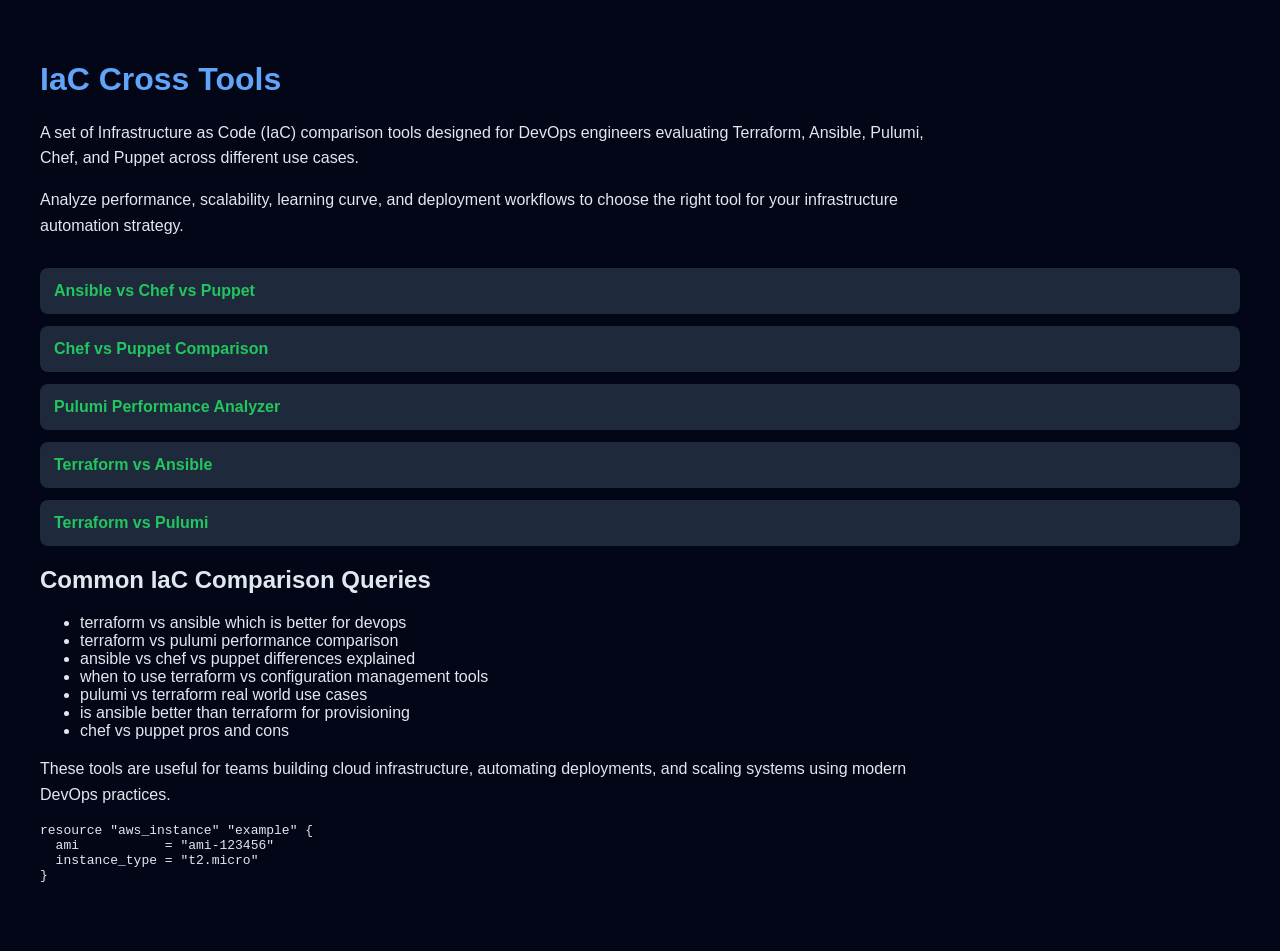
==== index.html @ 43aa0db6 "Initial commit" ====
<!DOCTYPE html>
<html lang="en">
<head>
  <meta charset="UTF-8">
  <title>IaC Cross Tools – Terraform, Ansible, Pulumi Comparison & Performance</title>
  <meta name="viewport" content="width=device-width, initial-scale=1.0">

  <!-- Google verification -->
  <meta name="google-site-verification" content="QMAlZVgw_jsHfCVlnfvifbkMZy5CKnLXh7m65vo1kLM" />

  <!-- SEO -->
  <meta name="description" content="Compare Infrastructure as Code tools like Terraform, Ansible, Pulumi, Chef, and Puppet. Analyze performance, use cases, and deployment strategies.">
  <meta name="keywords" content="terraform vs ansible, terraform vs pulumi, ansible vs chef vs puppet, iac tools comparison, pulumi performance, infrastructure as code tools">

  <!-- AdSense -->
  <meta name="google-adsense-account" content="ca-pub-XXXXXXXXXXXXXXXX">

  <!-- Open Graph -->
  <meta property="og:title" content="IaC Cross Tools – DevOps Comparison & Analysis">
  <meta property="og:description" content="Compare Terraform, Ansible, Pulumi, Chef, and Puppet with real-world use cases and performance insights.">
  <meta property="og:type" content="website">

  <style>
    body {
      font-family: Arial, sans-serif;
      background: #020617;
      color: #e2e8f0;
      margin: 0;
      padding: 40px;
    }
    h1 {
      color: #60a5fa;
    }
    p {
      max-width: 900px;
      line-height: 1.6;
    }
    .tools {
      margin-top: 30px;
    }
    .tool {
      background: #1e293b;
      padding: 14px;
      margin-bottom: 12px;
      border-radius: 8px;
      transition: 0.2s;
    }
    .tool:hover {
      background: #334155;
    }
    a {
      color: #22c55e;
      text-decoration: none;
      font-weight: bold;
    }
    a:hover {
      text-decoration: underline;
    }
  </style>
</head>
<body>

  <h1>IaC Cross Tools</h1>

  <p>
    A set of Infrastructure as Code (IaC) comparison tools designed for DevOps engineers
    evaluating Terraform, Ansible, Pulumi, Chef, and Puppet across different use cases.
  </p>

  <p>
    Analyze performance, scalability, learning curve, and deployment workflows to choose
    the right tool for your infrastructure automation strategy.
  </p>

  <div class="tools">

    <div class="tool"><a href="./ansible-chef-puppet/">Ansible vs Chef vs Puppet</a></div>
    <div class="tool"><a href="./chef-puppet/">Chef vs Puppet Comparison</a></div>
    <div class="tool"><a href="./pulumi-perf/">Pulumi Performance Analyzer</a></div>
    <div class="tool"><a href="./tf-vs-ansible/">Terraform vs Ansible</a></div>
    <div class="tool"><a href="./tf-vs-pulumi/">Terraform vs Pulumi</a></div>

  </div>

  <!-- SEO LONG TAIL -->
  <h2>Common IaC Comparison Queries</h2>

  <ul>
    <li>terraform vs ansible which is better for devops</li>
    <li>terraform vs pulumi performance comparison</li>
    <li>ansible vs chef vs puppet differences explained</li>
    <li>when to use terraform vs configuration management tools</li>
    <li>pulumi vs terraform real world use cases</li>
    <li>is ansible better than terraform for provisioning</li>
    <li>chef vs puppet pros and cons</li>
  </ul>

  <p>
    These tools are useful for teams building cloud infrastructure, automating deployments,
    and scaling systems using modern DevOps practices.
  </p>

  <!-- snippet SEO -->
  <pre>
resource "aws_instance" "example" {
  ami           = "ami-123456"
  instance_type = "t2.micro"
}
  </pre>

</body>
</html>
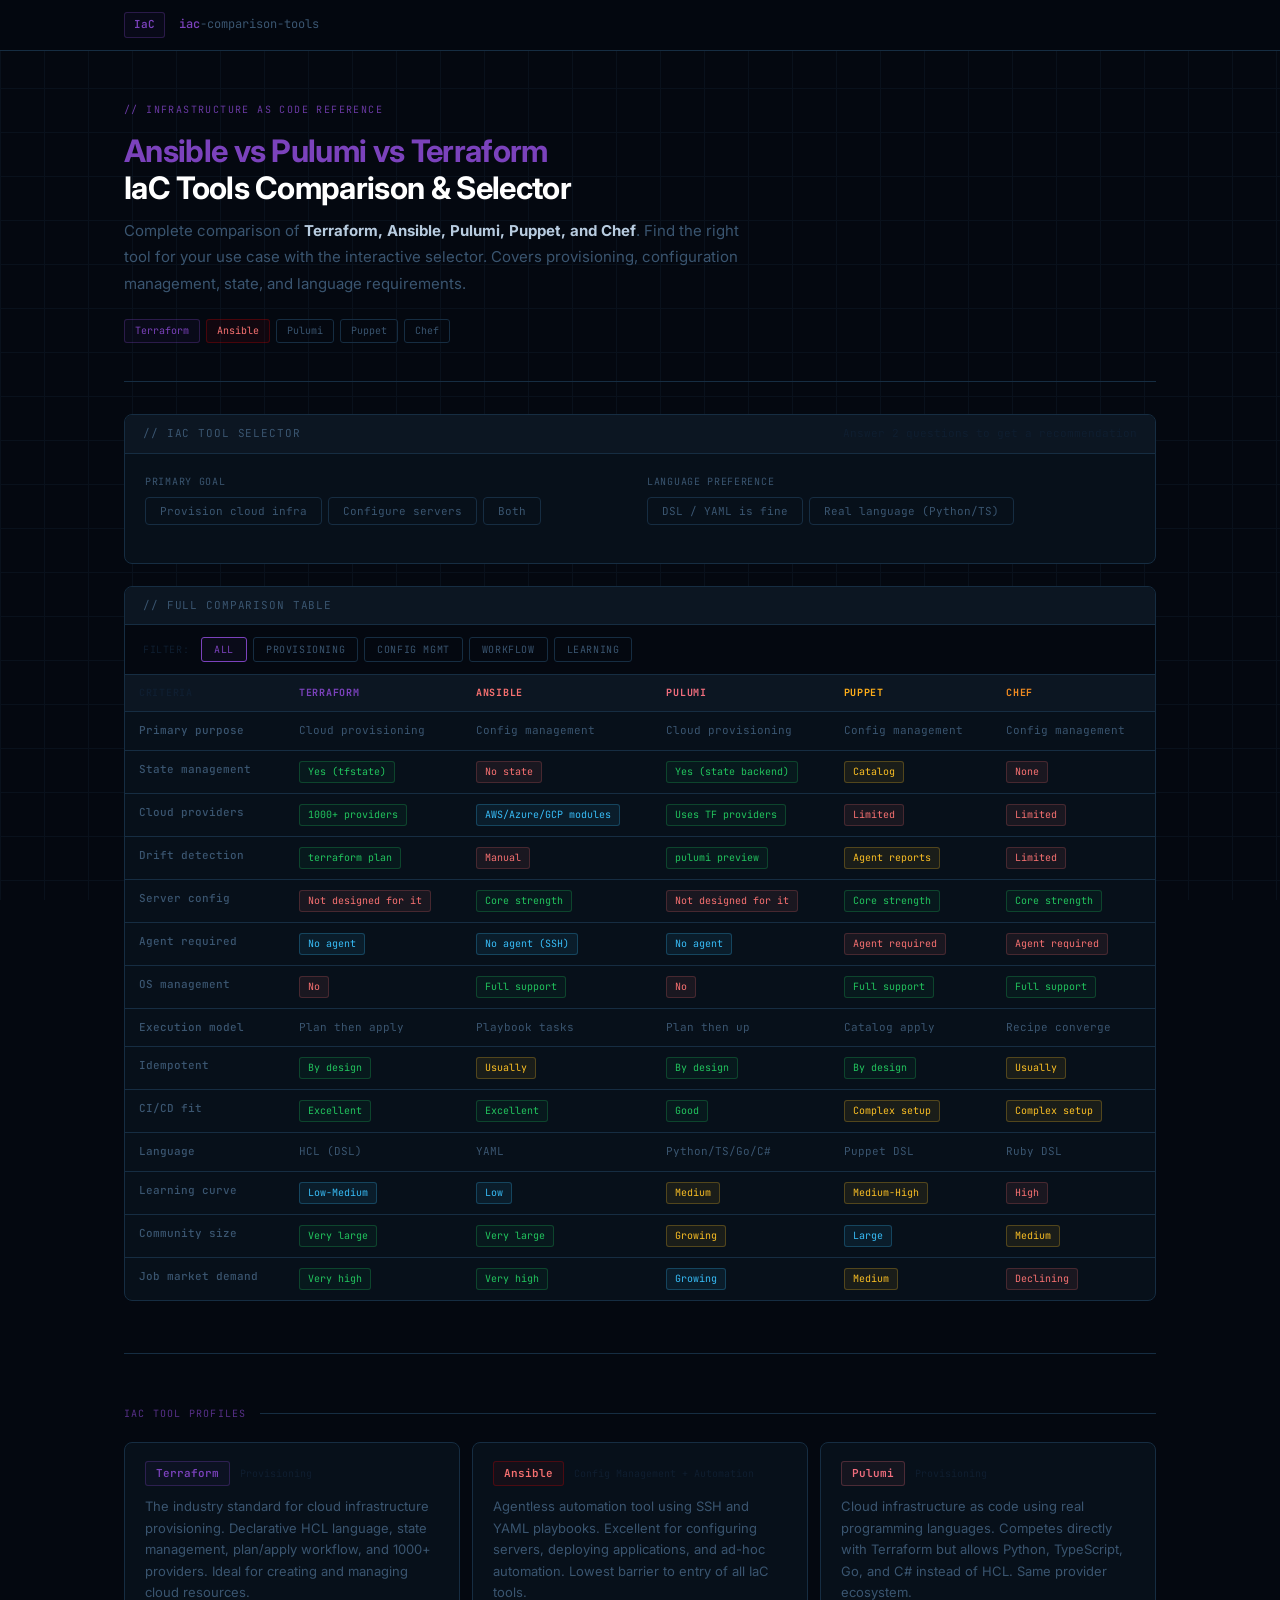
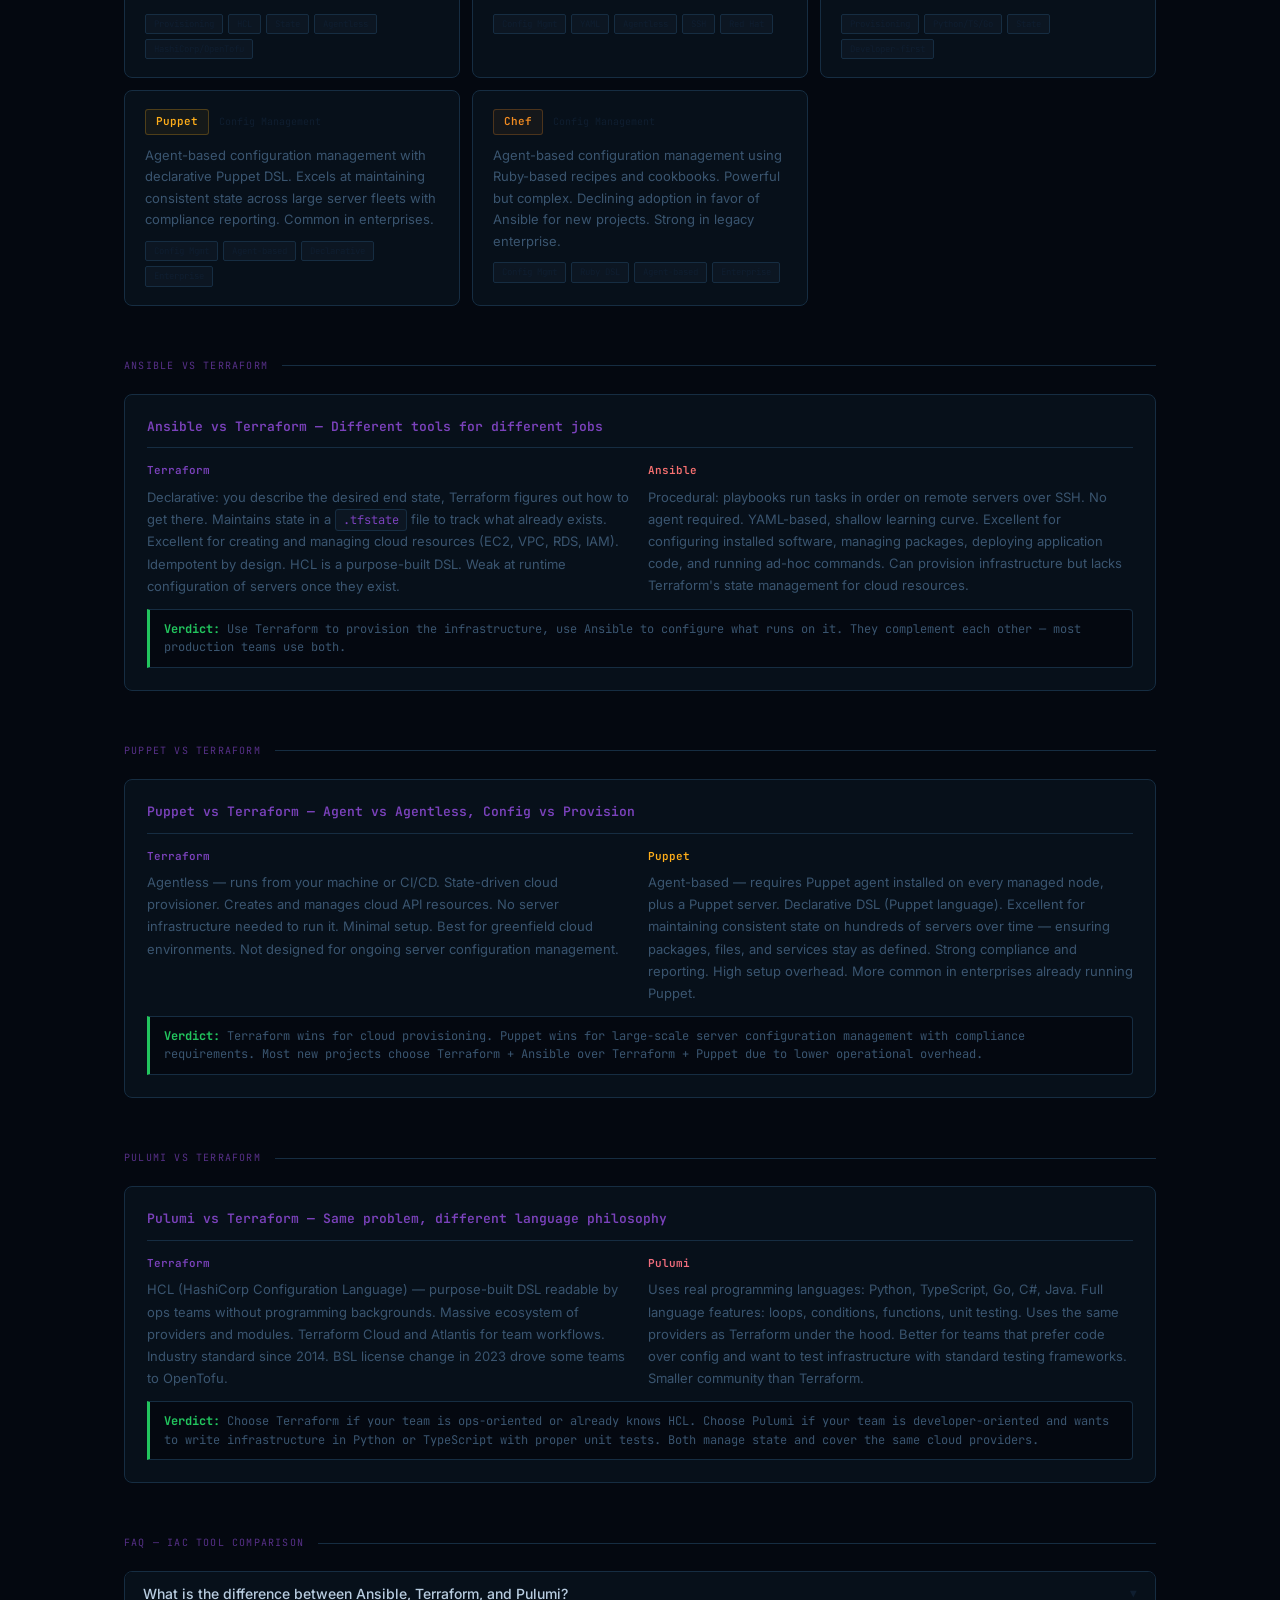
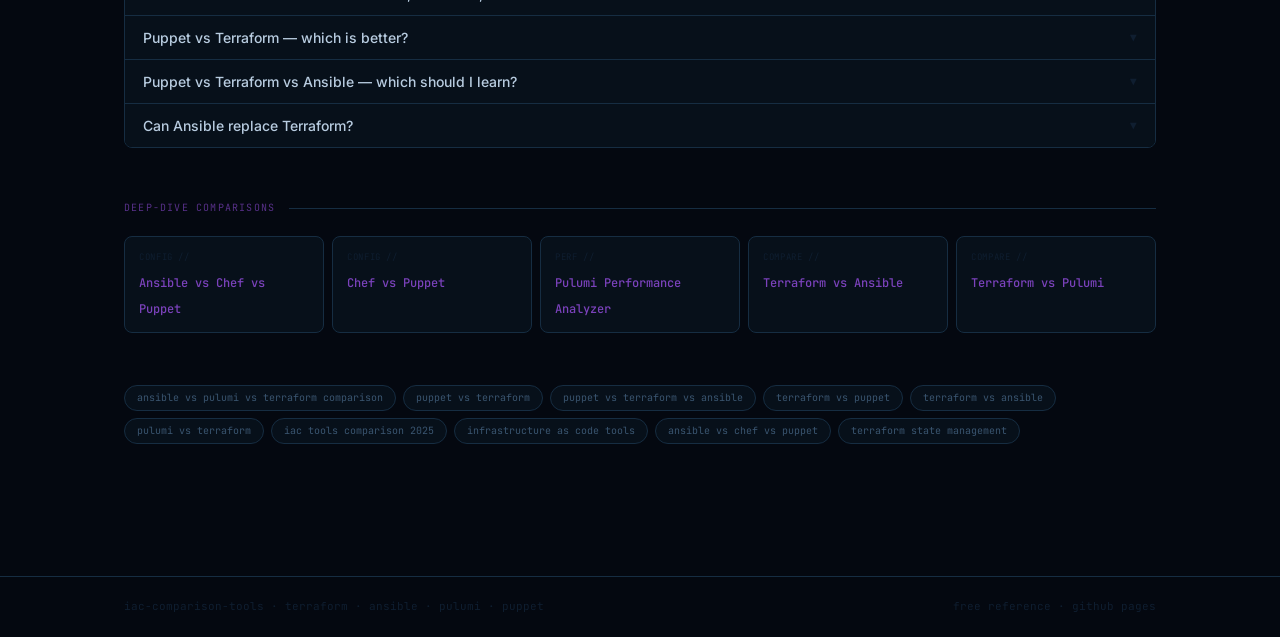
==== commit a46c209c: "Actualizar index.html" ====
--- a/index.html
+++ b/index.html
@@ -1,112 +1,1019 @@
 <!DOCTYPE html>
 <html lang="en">
 <head>
-  <meta charset="UTF-8">
-  <title>IaC Cross Tools – Terraform, Ansible, Pulumi Comparison & Performance</title>
-  <meta name="viewport" content="width=device-width, initial-scale=1.0">
-
-  <!-- Google verification -->
-  <meta name="google-site-verification" content="QMAlZVgw_jsHfCVlnfvifbkMZy5CKnLXh7m65vo1kLM" />
-
-  <!-- SEO -->
-  <meta name="description" content="Compare Infrastructure as Code tools like Terraform, Ansible, Pulumi, Chef, and Puppet. Analyze performance, use cases, and deployment strategies.">
-  <meta name="keywords" content="terraform vs ansible, terraform vs pulumi, ansible vs chef vs puppet, iac tools comparison, pulumi performance, infrastructure as code tools">
-
-  <!-- AdSense -->
-  <meta name="google-adsense-account" content="ca-pub-XXXXXXXXXXXXXXXX">
-
-  <!-- Open Graph -->
-  <meta property="og:title" content="IaC Cross Tools – DevOps Comparison & Analysis">
-  <meta property="og:description" content="Compare Terraform, Ansible, Pulumi, Chef, and Puppet with real-world use cases and performance insights.">
-  <meta property="og:type" content="website">
-
-  <style>
-    body {
-      font-family: Arial, sans-serif;
-      background: #020617;
-      color: #e2e8f0;
-      margin: 0;
-      padding: 40px;
-    }
-    h1 {
-      color: #60a5fa;
-    }
-    p {
-      max-width: 900px;
-      line-height: 1.6;
-    }
-    .tools {
-      margin-top: 30px;
-    }
-    .tool {
-      background: #1e293b;
-      padding: 14px;
-      margin-bottom: 12px;
-      border-radius: 8px;
-      transition: 0.2s;
-    }
-    .tool:hover {
-      background: #334155;
-    }
-    a {
-      color: #22c55e;
-      text-decoration: none;
-      font-weight: bold;
-    }
-    a:hover {
-      text-decoration: underline;
-    }
-  </style>
+<meta charset="UTF-8">
+<meta name="viewport" content="width=device-width, initial-scale=1.0">
+<meta name="google-site-verification" content="PkLa_ViOo6FAHpvh8SacceMb95o9tePRdrqLNBz9X1M" />
+<meta name="robots" content="index, follow">
+
+<title>Ansible vs Pulumi vs Terraform Comparison – IaC Tools Guide &amp; Selector</title>
+
+<meta name="description" content="Complete comparison of Ansible vs Pulumi vs Terraform. Covers Puppet vs Terraform, Puppet vs Terraform vs Ansible, and all major IaC tools. Interactive selector to find the right tool for your use case. Free reference guide.">
+
+<meta name="keywords" content="ansible vs pulumi vs terraform comparison, puppet vs terraform, puppet vs terraform vs ansible, terraform vs puppet, iac tools comparison, terraform vs ansible, pulumi vs terraform, ansible vs puppet, infrastructure as code comparison">
+
+<link rel="canonical" href="https://franrivalbigprojects.github.io/iac-cross-tools/">
+
+<meta property="og:title" content="Ansible vs Pulumi vs Terraform Comparison – IaC Tools Guide">
+<meta property="og:description" content="Compare Terraform, Ansible, Pulumi, Puppet, and Chef. Interactive tool selector and detailed comparison table. Free reference.">
+<meta property="og:type" content="website">
+
+<link rel="preconnect" href="https://fonts.googleapis.com">
+<link rel="preconnect" href="https://fonts.gstatic.com" crossorigin>
+<link href="https://fonts.googleapis.com/css2?family=JetBrains+Mono:wght@400;500;600&family=Inter:wght@400;500;600;700&display=swap" rel="stylesheet">
+
+<style>
+:root {
+  --bg: #040810;
+  --surface: #07101a;
+  --surface2: #0c1622;
+  --border: #101e2e;
+  --border2: #162d42;
+  --tf: #7b42bc;
+  --tf-dim: rgba(123,66,188,0.12);
+  --tf-dim2: rgba(123,66,188,0.05);
+  --ansible: #e00;
+  --ansible-dim: rgba(238,0,0,0.08);
+  --pulumi: #f26e7e;
+  --pulumi-dim: rgba(242,110,126,0.1);
+  --puppet: #ffae1a;
+  --puppet-dim: rgba(255,174,26,0.1);
+  --chef: #f18b21;
+  --green: #22c55e;
+  --green-dim: rgba(34,197,94,0.1);
+  --green-dim2: rgba(34,197,94,0.05);
+  --blue: #38bdf8;
+  --blue-dim: rgba(56,189,248,0.08);
+  --red: #f87171;
+  --yellow: #fbbf24;
+  --text: #b8cce0;
+  --text-muted: #3a5570;
+  --text-dim: #0f1e30;
+  --mono: 'JetBrains Mono', monospace;
+  --sans: 'Inter', sans-serif;
+  --r: 8px;
+}
+
+* { box-sizing: border-box; margin: 0; padding: 0; }
+
+body {
+  font-family: var(--sans);
+  background: var(--bg);
+  color: var(--text);
+  min-height: 100vh;
+  line-height: 1.6;
+}
+
+body::after {
+  content: "";
+  position: fixed;
+  inset: 0;
+  background-image:
+    linear-gradient(var(--border) 1px, transparent 1px),
+    linear-gradient(90deg, var(--border) 1px, transparent 1px);
+  background-size: 44px 44px;
+  opacity: 0.45;
+  pointer-events: none;
+  z-index: 0;
+}
+
+header {
+  border-bottom: 1px solid var(--border2);
+  position: sticky;
+  top: 0;
+  z-index: 100;
+  background: rgba(4,8,16,0.97);
+  backdrop-filter: blur(12px);
+}
+
+.header-inner {
+  max-width: 1080px;
+  margin: 0 auto;
+  padding: 0 24px;
+  height: 50px;
+  display: flex;
+  align-items: center;
+  gap: 14px;
+  position: relative;
+  z-index: 1;
+}
+
+.logo-pill {
+  font-family: var(--mono);
+  font-size: 11px;
+  font-weight: 600;
+  color: var(--tf);
+  background: var(--tf-dim2);
+  border: 1px solid rgba(123,66,188,0.3);
+  border-radius: 3px;
+  padding: 3px 9px;
+}
+
+.logo-text {
+  font-family: var(--mono);
+  font-size: 12px;
+  color: var(--text-muted);
+}
+
+.logo-text strong { color: var(--tf); font-weight: 500; }
+
+.wrapper {
+  max-width: 1080px;
+  margin: 0 auto;
+  padding: 0 24px 80px;
+  position: relative;
+  z-index: 1;
+}
+
+/* HERO */
+.hero {
+  padding: 50px 0 38px;
+  border-bottom: 1px solid var(--border2);
+  margin-bottom: 32px;
+}
+
+.hero-eyebrow {
+  font-family: var(--mono);
+  font-size: 10px;
+  letter-spacing: 0.14em;
+  text-transform: uppercase;
+  color: var(--tf);
+  margin-bottom: 14px;
+  opacity: 0.85;
+}
+
+h1 {
+  font-size: clamp(22px, 3.2vw, 31px);
+  font-weight: 700;
+  color: #fff;
+  margin-bottom: 12px;
+  letter-spacing: -0.022em;
+  line-height: 1.18;
+}
+
+h1 em { font-style: normal; color: var(--tf); }
+
+.hero-sub {
+  font-size: 15px;
+  color: var(--text-muted);
+  max-width: 620px;
+  line-height: 1.75;
+  margin-bottom: 22px;
+}
+
+.hero-sub strong { color: var(--text); }
+
+.pill-row { display: flex; flex-wrap: wrap; gap: 6px; }
+
+.pill {
+  font-family: var(--mono);
+  font-size: 10px;
+  padding: 3px 10px;
+  border-radius: 3px;
+  border: 1px solid;
+}
+
+.pill-tf  { color: var(--tf);     background: var(--tf-dim2); border-color: rgba(123,66,188,0.3); }
+.pill-an  { color: var(--red);    background: rgba(238,0,0,0.06); border-color: rgba(238,0,0,0.25); }
+.pill-dim { color: var(--text-muted); border-color: var(--border2); }
+
+/* TOOL SELECTOR */
+.selector-shell {
+  background: var(--surface);
+  border: 1px solid var(--border2);
+  border-radius: var(--r);
+  overflow: hidden;
+  margin-bottom: 22px;
+}
+
+.sel-topbar {
+  background: var(--surface2);
+  border-bottom: 1px solid var(--border2);
+  padding: 10px 18px;
+  display: flex;
+  align-items: center;
+  justify-content: space-between;
+  gap: 8px;
+}
+
+.sel-label {
+  font-family: var(--mono);
+  font-size: 11px;
+  color: var(--text-muted);
+  text-transform: uppercase;
+  letter-spacing: 0.08em;
+}
+
+.sel-body {
+  padding: 20px;
+}
+
+.qs-grid {
+  display: grid;
+  grid-template-columns: 1fr 1fr;
+  gap: 14px;
+  margin-bottom: 18px;
+}
+
+.qs-group { display: flex; flex-direction: column; gap: 7px; }
+
+.qs-label {
+  font-family: var(--mono);
+  font-size: 10px;
+  color: var(--text-muted);
+  text-transform: uppercase;
+  letter-spacing: 0.07em;
+}
+
+.qs-options { display: flex; flex-wrap: wrap; gap: 6px; }
+
+.qs-opt {
+  padding: 6px 14px;
+  font-family: var(--mono);
+  font-size: 11px;
+  border-radius: 4px;
+  border: 1px solid var(--border2);
+  cursor: pointer;
+  background: transparent;
+  color: var(--text-muted);
+  transition: all 0.15s;
+}
+
+.qs-opt:hover { border-color: var(--tf); color: var(--text); }
+.qs-opt.active { border-color: var(--tf); background: var(--tf-dim2); color: var(--tf); }
+
+.rec-card {
+  background: var(--bg);
+  border: 1px solid var(--border2);
+  border-left: 3px solid var(--tf);
+  border-radius: 0 var(--r) var(--r) 0;
+  padding: 16px 18px;
+  display: none;
+}
+
+.rec-card.show { display: block; }
+
+.rec-tool {
+  font-family: var(--mono);
+  font-size: 16px;
+  font-weight: 600;
+  margin-bottom: 6px;
+}
+
+.rec-why {
+  font-size: 13px;
+  color: var(--text-muted);
+  line-height: 1.65;
+}
+
+.rec-why strong { color: var(--text); }
+
+/* COMPARISON TABLE */
+.cmp-wrap {
+  background: var(--surface);
+  border: 1px solid var(--border2);
+  border-radius: var(--r);
+  overflow: hidden;
+  margin-bottom: 22px;
+}
+
+.cmp-topbar {
+  background: var(--surface2);
+  border-bottom: 1px solid var(--border2);
+  padding: 10px 18px;
+  display: flex;
+  align-items: center;
+  justify-content: space-between;
+  flex-wrap: wrap;
+  gap: 8px;
+}
+
+.filter-row {
+  display: flex;
+  gap: 6px;
+  flex-wrap: wrap;
+  padding: 12px 18px;
+  border-bottom: 1px solid var(--border2);
+  background: var(--bg);
+}
+
+.filter-btn {
+  padding: 5px 12px;
+  font-family: var(--mono);
+  font-size: 10px;
+  border-radius: 3px;
+  border: 1px solid var(--border2);
+  cursor: pointer;
+  background: transparent;
+  color: var(--text-muted);
+  transition: all 0.15s;
+  text-transform: uppercase;
+  letter-spacing: 0.06em;
+}
+
+.filter-btn:hover { border-color: var(--tf); color: var(--text); }
+.filter-btn.active { border-color: var(--tf); background: var(--tf-dim2); color: var(--tf); }
+
+.cmp-table-scroll { overflow-x: auto; }
+
+.cmp-table {
+  width: 100%;
+  min-width: 700px;
+  border-collapse: collapse;
+}
+
+.cmp-table th, .cmp-table td {
+  padding: 10px 14px;
+  text-align: left;
+  font-family: var(--mono);
+  font-size: 11px;
+  border-bottom: 1px solid var(--border2);
+}
+
+.cmp-table th {
+  background: var(--surface2);
+  color: var(--text-dim);
+  text-transform: uppercase;
+  letter-spacing: 0.07em;
+  font-size: 10px;
+  white-space: nowrap;
+}
+
+.cmp-table td { color: var(--text-muted); vertical-align: top; }
+.cmp-table tr:last-child td { border-bottom: none; }
+.cmp-table tr:hover td { background: rgba(123,66,188,0.02); }
+
+.td-criteria { color: var(--text); font-weight: 500; width: 160px; }
+
+.score-pill {
+  display: inline-block;
+  padding: 2px 8px;
+  border-radius: 3px;
+  border: 1px solid;
+  font-size: 10px;
+  white-space: nowrap;
+}
+
+.sp-strong { color: var(--green);  background: var(--green-dim2); border-color: rgba(34,197,94,0.25); }
+.sp-good   { color: var(--blue);   background: var(--blue-dim);   border-color: rgba(56,189,248,0.25); }
+.sp-medium { color: var(--yellow); background: rgba(251,191,36,0.08); border-color: rgba(251,191,36,0.25); }
+.sp-weak   { color: var(--red);    background: rgba(248,113,113,0.08); border-color: rgba(248,113,113,0.2); }
+.sp-na     { color: var(--text-muted); border-color: var(--border2); }
+
+.hidden-row { display: none; }
+
+/* SECTION */
+hr.divider { border: none; border-top: 1px solid var(--border2); margin: 52px 0; }
+
+.content-section { margin-bottom: 52px; }
+
+.sec-head {
+  display: flex;
+  align-items: center;
+  gap: 14px;
+  margin-bottom: 20px;
+}
+
+.sec-label {
+  font-family: var(--mono);
+  font-size: 10px;
+  text-transform: uppercase;
+  letter-spacing: 0.12em;
+  color: var(--tf);
+  white-space: nowrap;
+  opacity: 0.7;
+}
+
+.sec-rule { flex: 1; height: 1px; background: var(--border2); }
+
+p { font-size: 14px; color: var(--text-muted); line-height: 1.8; margin-bottom: 10px; }
+p strong { color: var(--text); }
+
+code {
+  font-family: var(--mono);
+  font-size: 12px;
+  background: var(--surface2);
+  color: var(--tf);
+  padding: 2px 7px;
+  border-radius: 3px;
+  border: 1px solid var(--border2);
+}
+
+/* TOOL CARDS */
+.tool-cards {
+  display: grid;
+  grid-template-columns: repeat(auto-fill, minmax(300px, 1fr));
+  gap: 12px;
+  margin-bottom: 14px;
+}
+
+.tool-card {
+  background: var(--surface);
+  border: 1px solid var(--border2);
+  border-radius: var(--r);
+  padding: 18px 20px;
+  transition: border-color 0.15s;
+}
+
+.tool-card:hover { border-color: rgba(123,66,188,0.3); }
+
+.tc-head {
+  display: flex;
+  align-items: center;
+  gap: 10px;
+  margin-bottom: 10px;
+}
+
+.tc-badge {
+  font-family: var(--mono);
+  font-size: 11px;
+  font-weight: 600;
+  padding: 3px 10px;
+  border-radius: 3px;
+  border: 1px solid;
+}
+
+.tcb-tf     { color: var(--tf);     background: var(--tf-dim2);     border-color: rgba(123,66,188,0.3); }
+.tcb-an     { color: var(--red);    background: rgba(238,0,0,0.06);  border-color: rgba(238,0,0,0.25); }
+.tcb-pu     { color: var(--pulumi); background: rgba(242,110,126,0.06); border-color: rgba(242,110,126,0.25); }
+.tcb-pp     { color: var(--puppet); background: rgba(255,174,26,0.06); border-color: rgba(255,174,26,0.25); }
+.tcb-ch     { color: var(--chef);   background: rgba(241,139,33,0.06); border-color: rgba(241,139,33,0.25); }
+
+.tc-name {
+  font-size: 14px;
+  font-weight: 600;
+  color: #fff;
+}
+
+.tc-type {
+  font-family: var(--mono);
+  font-size: 10px;
+  color: var(--text-dim);
+}
+
+.tc-desc {
+  font-size: 13px;
+  color: var(--text-muted);
+  line-height: 1.65;
+  margin-bottom: 10px;
+}
+
+.tc-tags {
+  display: flex;
+  flex-wrap: wrap;
+  gap: 5px;
+}
+
+.tc-tag {
+  font-family: var(--mono);
+  font-size: 9px;
+  padding: 2px 8px;
+  border-radius: 2px;
+  background: var(--surface2);
+  border: 1px solid var(--border2);
+  color: var(--text-dim);
+}
+
+/* VERSUS SECTIONS */
+.versus-block {
+  background: var(--surface);
+  border: 1px solid var(--border2);
+  border-radius: var(--r);
+  padding: 22px;
+  margin-bottom: 14px;
+}
+
+.vs-head {
+  font-family: var(--mono);
+  font-size: 13px;
+  font-weight: 600;
+  color: var(--tf);
+  margin-bottom: 14px;
+  padding-bottom: 10px;
+  border-bottom: 1px solid var(--border2);
+}
+
+.vs-row {
+  display: grid;
+  grid-template-columns: 1fr 1fr;
+  gap: 16px;
+  margin-bottom: 12px;
+}
+
+.vs-col-head {
+  font-family: var(--mono);
+  font-size: 11px;
+  font-weight: 600;
+  margin-bottom: 6px;
+}
+
+.vs-body {
+  font-size: 13px;
+  color: var(--text-muted);
+  line-height: 1.7;
+}
+
+.vs-verdict {
+  background: var(--bg);
+  border: 1px solid var(--border2);
+  border-left: 3px solid var(--green);
+  border-radius: 0 4px 4px 0;
+  padding: 10px 14px;
+  font-family: var(--mono);
+  font-size: 12px;
+  color: var(--text-muted);
+  line-height: 1.55;
+}
+
+.vs-verdict strong { color: var(--green); }
+
+/* FAQ */
+.faq-list {
+  margin-top: 14px;
+  border: 1px solid var(--border2);
+  border-radius: var(--r);
+  overflow: hidden;
+}
+
+.faq-item { border-bottom: 1px solid var(--border2); }
+.faq-item:last-child { border-bottom: none; }
+
+.faq-q {
+  width: 100%;
+  text-align: left;
+  background: var(--surface);
+  border: none;
+  padding: 13px 18px;
+  font-size: 14px;
+  font-weight: 500;
+  color: var(--text);
+  font-family: var(--sans);
+  cursor: pointer;
+  display: flex;
+  justify-content: space-between;
+  align-items: center;
+  gap: 12px;
+  transition: background 0.15s;
+}
+
+.faq-q:hover { background: var(--tf-dim2); }
+.faq-arrow { font-family: var(--mono); font-size: 11px; color: var(--text-dim); transition: transform 0.2s; flex-shrink: 0; }
+.faq-item.open .faq-arrow { transform: rotate(180deg); }
+
+.faq-a {
+  display: none;
+  padding: 0 18px 13px;
+  font-size: 13px;
+  color: var(--text-muted);
+  line-height: 1.75;
+  border-top: 1px solid var(--border2);
+  background: var(--bg);
+}
+
+.faq-item.open .faq-a { display: block; }
+.faq-a code { color: var(--tf); background: var(--tf-dim2); }
+
+.other-tools {
+  display: grid;
+  grid-template-columns: repeat(auto-fill, minmax(200px, 1fr));
+  gap: 8px;
+  margin-top: 12px;
+}
+
+.otl {
+  background: var(--surface);
+  border: 1px solid var(--border2);
+  border-radius: var(--r);
+  padding: 12px 14px;
+  text-decoration: none;
+  display: block;
+  transition: border-color 0.15s;
+}
+
+.otl:hover { border-color: rgba(123,66,188,0.3); }
+.otl-eye  { font-family: var(--mono); font-size: 9px; color: var(--text-dim); text-transform: uppercase; letter-spacing: 0.07em; margin-bottom: 4px; }
+.otl-name { font-family: var(--mono); font-size: 12px; color: var(--tf); font-weight: 500; }
+
+.tag-cloud { display: flex; flex-wrap: wrap; gap: 7px; margin-bottom: 52px; }
+
+.tag {
+  font-family: var(--mono);
+  font-size: 10px;
+  color: var(--text-muted);
+  background: var(--surface);
+  border: 1px solid var(--border2);
+  border-radius: 100px;
+  padding: 4px 12px;
+  cursor: default;
+  transition: color 0.15s, border-color 0.15s;
+}
+
+.tag:hover { color: var(--tf); border-color: rgba(123,66,188,0.3); }
+
+footer { border-top: 1px solid var(--border2); padding: 20px 0; position: relative; z-index: 1; }
+
+.footer-inner {
+  max-width: 1080px;
+  margin: 0 auto;
+  padding: 0 24px;
+  display: flex;
+  justify-content: space-between;
+  align-items: center;
+  flex-wrap: wrap;
+  gap: 8px;
+}
+
+footer p { font-family: var(--mono); font-size: 11px; color: var(--text-dim); margin: 0; }
+
+@media (max-width: 680px) {
+  .qs-grid  { grid-template-columns: 1fr; }
+  .vs-row   { grid-template-columns: 1fr; }
+  .tool-cards { grid-template-columns: 1fr; }
+}
+</style>
+
+<script type="application/ld+json">
+{"@context":"https://schema.org","@type":"WebPage","name":"Ansible vs Pulumi vs Terraform Comparison","description":"Complete comparison of Ansible vs Pulumi vs Terraform vs Puppet vs Chef. Covers provisioning vs configuration management, state management, learning curve, language, and use cases. Includes interactive IaC tool selector.","keywords":"ansible vs pulumi vs terraform comparison, puppet vs terraform, puppet vs terraform vs ansible, terraform vs puppet, iac tools comparison"}
+</script>
+
+<script type="application/ld+json">
+{"@context":"https://schema.org","@type":"FAQPage","mainEntity":[{"@type":"Question","name":"What is the difference between Ansible, Terraform, and Pulumi?","acceptedAnswer":{"@type":"Answer","text":"Terraform is a declarative provisioning tool that creates infrastructure (VMs, networks, databases) using HCL. Ansible is a procedural configuration management tool that configures servers and deploys applications using YAML playbooks — it can also provision infrastructure but that is not its primary strength. Pulumi is an infrastructure as code tool that uses general purpose programming languages (Python, TypeScript, Go, C#) instead of a DSL, and competes most directly with Terraform for provisioning."}},{"@type":"Question","name":"Puppet vs Terraform — which should I use?","acceptedAnswer":{"@type":"Answer","text":"Use Terraform for provisioning cloud infrastructure (creating EC2 instances, VPCs, RDS databases, load balancers). Use Puppet for configuring the operating system and software on already-provisioned servers (managing packages, files, services, users). They solve different problems and are often used together: Terraform provisions the server, Puppet configures it. Puppet is agent-based and requires a Puppet server; Terraform is agentless and runs locally or in CI/CD."}},{"@type":"Question","name":"Puppet vs Terraform vs Ansible — which is best?","acceptedAnswer":{"@type":"Answer","text":"Best depends on use case: Terraform wins for cloud infrastructure provisioning with state management. Ansible wins for agentless configuration management and ad-hoc automation with a lower learning curve. Puppet wins for large-scale declarative configuration management with strong compliance and reporting — typically in enterprises with 100+ servers. Most modern teams use Terraform for provisioning plus Ansible for configuration, skipping Puppet entirely unless they already have Puppet infrastructure."}}]}
+</script>
 </head>
+
 <body>
 
-  <h1>IaC Cross Tools</h1>
-
-  <p>
-    A set of Infrastructure as Code (IaC) comparison tools designed for DevOps engineers
-    evaluating Terraform, Ansible, Pulumi, Chef, and Puppet across different use cases.
-  </p>
-
-  <p>
-    Analyze performance, scalability, learning curve, and deployment workflows to choose
-    the right tool for your infrastructure automation strategy.
-  </p>
-
-  <div class="tools">
-
-    <div class="tool"><a href="./ansible-chef-puppet/">Ansible vs Chef vs Puppet</a></div>
-    <div class="tool"><a href="./chef-puppet/">Chef vs Puppet Comparison</a></div>
-    <div class="tool"><a href="./pulumi-perf/">Pulumi Performance Analyzer</a></div>
-    <div class="tool"><a href="./tf-vs-ansible/">Terraform vs Ansible</a></div>
-    <div class="tool"><a href="./tf-vs-pulumi/">Terraform vs Pulumi</a></div>
-
+<header>
+  <div class="header-inner">
+    <span class="logo-pill">IaC</span>
+    <span class="logo-text"><strong>iac</strong>-comparison-tools</span>
   </div>
-
-  <!-- SEO LONG TAIL -->
-  <h2>Common IaC Comparison Queries</h2>
-
-  <ul>
-    <li>terraform vs ansible which is better for devops</li>
-    <li>terraform vs pulumi performance comparison</li>
-    <li>ansible vs chef vs puppet differences explained</li>
-    <li>when to use terraform vs configuration management tools</li>
-    <li>pulumi vs terraform real world use cases</li>
-    <li>is ansible better than terraform for provisioning</li>
-    <li>chef vs puppet pros and cons</li>
-  </ul>
-
-  <p>
-    These tools are useful for teams building cloud infrastructure, automating deployments,
-    and scaling systems using modern DevOps practices.
-  </p>
-
-  <!-- snippet SEO -->
-  <pre>
-resource "aws_instance" "example" {
-  ami           = "ami-123456"
-  instance_type = "t2.micro"
-}
-  </pre>
+</header>
+
+<div class="wrapper">
+
+  <section class="hero">
+    <p class="hero-eyebrow">// Infrastructure as Code Reference</p>
+    <h1><em>Ansible vs Pulumi vs Terraform</em><br>IaC Tools Comparison &amp; Selector</h1>
+    <p class="hero-sub">
+      Complete comparison of <strong>Terraform, Ansible, Pulumi, Puppet, and Chef</strong>. Find the right tool for your use case with the interactive selector. Covers provisioning, configuration management, state, and language requirements.
+    </p>
+    <div class="pill-row">
+      <span class="pill pill-tf">Terraform</span>
+      <span class="pill pill-an">Ansible</span>
+      <span class="pill pill-dim">Pulumi</span>
+      <span class="pill pill-dim">Puppet</span>
+      <span class="pill pill-dim">Chef</span>
+    </div>
+  </section>
+
+  <!-- INTERACTIVE SELECTOR -->
+  <div class="selector-shell">
+    <div class="sel-topbar">
+      <span class="sel-label">// IaC Tool Selector</span>
+      <span style="font-family:var(--mono);font-size:11px;color:var(--text-dim);">Answer 2 questions to get a recommendation</span>
+    </div>
+    <div class="sel-body">
+      <div class="qs-grid">
+        <div class="qs-group">
+          <span class="qs-label">Primary goal</span>
+          <div class="qs-options">
+            <button class="qs-opt" data-q="goal" data-v="provision" onclick="setAnswer(this,'goal','provision')">Provision cloud infra</button>
+            <button class="qs-opt" data-q="goal" data-v="config" onclick="setAnswer(this,'goal','config')">Configure servers</button>
+            <button class="qs-opt" data-q="goal" data-v="both" onclick="setAnswer(this,'goal','both')">Both</button>
+          </div>
+        </div>
+        <div class="qs-group">
+          <span class="qs-label">Language preference</span>
+          <div class="qs-options">
+            <button class="qs-opt" data-q="lang" data-v="dsl" onclick="setAnswer(this,'lang','dsl')">DSL / YAML is fine</button>
+            <button class="qs-opt" data-q="lang" data-v="real" onclick="setAnswer(this,'lang','real')">Real language (Python/TS)</button>
+          </div>
+        </div>
+      </div>
+      <div class="rec-card" id="recCard">
+        <div class="rec-tool" id="recTool"></div>
+        <div class="rec-why" id="recWhy"></div>
+      </div>
+    </div>
+  </div>
+
+  <!-- COMPARISON TABLE -->
+  <div class="cmp-wrap">
+    <div class="cmp-topbar">
+      <span class="sel-label">// Full Comparison Table</span>
+    </div>
+    <div class="filter-row">
+      <span style="font-family:var(--mono);font-size:10px;color:var(--text-dim);align-self:center;margin-right:6px;text-transform:uppercase;letter-spacing:0.06em;">Filter:</span>
+      <button class="filter-btn active" onclick="filterTable('all',this)">All</button>
+      <button class="filter-btn" onclick="filterTable('provisioning',this)">Provisioning</button>
+      <button class="filter-btn" onclick="filterTable('config',this)">Config Mgmt</button>
+      <button class="filter-btn" onclick="filterTable('workflow',this)">Workflow</button>
+      <button class="filter-btn" onclick="filterTable('learning',this)">Learning</button>
+    </div>
+    <div class="cmp-table-scroll">
+      <table class="cmp-table" id="cmpTable">
+        <thead>
+          <tr>
+            <th>Criteria</th>
+            <th style="color:var(--tf)">Terraform</th>
+            <th style="color:var(--red)">Ansible</th>
+            <th style="color:var(--pulumi)">Pulumi</th>
+            <th style="color:var(--puppet)">Puppet</th>
+            <th style="color:var(--chef)">Chef</th>
+          </tr>
+        </thead>
+        <tbody id="cmpBody"></tbody>
+      </table>
+    </div>
+  </div>
+
+  <hr class="divider">
+
+  <!-- TOOL PROFILES -->
+  <section class="content-section">
+    <div class="sec-head">
+      <span class="sec-label">IaC tool profiles</span>
+      <span class="sec-rule"></span>
+    </div>
+    <div class="tool-cards" id="toolCards"></div>
+  </section>
+
+  <!-- VERSUS SECTIONS -->
+  <section class="content-section">
+    <div class="sec-head">
+      <span class="sec-label">Ansible vs Terraform</span>
+      <span class="sec-rule"></span>
+    </div>
+    <div class="versus-block">
+      <div class="vs-head">Ansible vs Terraform — Different tools for different jobs</div>
+      <div class="vs-row">
+        <div>
+          <div class="vs-col-head" style="color:var(--tf)">Terraform</div>
+          <div class="vs-body">Declarative: you describe the desired end state, Terraform figures out how to get there. Maintains state in a <code>.tfstate</code> file to track what already exists. Excellent for creating and managing cloud resources (EC2, VPC, RDS, IAM). Idempotent by design. HCL is a purpose-built DSL. Weak at runtime configuration of servers once they exist.</div>
+        </div>
+        <div>
+          <div class="vs-col-head" style="color:var(--red)">Ansible</div>
+          <div class="vs-body">Procedural: playbooks run tasks in order on remote servers over SSH. No agent required. YAML-based, shallow learning curve. Excellent for configuring installed software, managing packages, deploying application code, and running ad-hoc commands. Can provision infrastructure but lacks Terraform's state management for cloud resources.</div>
+        </div>
+      </div>
+      <div class="vs-verdict"><strong>Verdict:</strong> Use Terraform to provision the infrastructure, use Ansible to configure what runs on it. They complement each other — most production teams use both.</div>
+    </div>
+  </section>
+
+  <section class="content-section">
+    <div class="sec-head">
+      <span class="sec-label">Puppet vs Terraform</span>
+      <span class="sec-rule"></span>
+    </div>
+    <div class="versus-block">
+      <div class="vs-head">Puppet vs Terraform — Agent vs Agentless, Config vs Provision</div>
+      <div class="vs-row">
+        <div>
+          <div class="vs-col-head" style="color:var(--tf)">Terraform</div>
+          <div class="vs-body">Agentless — runs from your machine or CI/CD. State-driven cloud provisioner. Creates and manages cloud API resources. No server infrastructure needed to run it. Minimal setup. Best for greenfield cloud environments. Not designed for ongoing server configuration management.</div>
+        </div>
+        <div>
+          <div class="vs-col-head" style="color:var(--puppet)">Puppet</div>
+          <div class="vs-body">Agent-based — requires Puppet agent installed on every managed node, plus a Puppet server. Declarative DSL (Puppet language). Excellent for maintaining consistent state on hundreds of servers over time — ensuring packages, files, and services stay as defined. Strong compliance and reporting. High setup overhead. More common in enterprises already running Puppet.</div>
+        </div>
+      </div>
+      <div class="vs-verdict"><strong>Verdict:</strong> Terraform wins for cloud provisioning. Puppet wins for large-scale server configuration management with compliance requirements. Most new projects choose Terraform + Ansible over Terraform + Puppet due to lower operational overhead.</div>
+    </div>
+  </section>
+
+  <section class="content-section">
+    <div class="sec-head">
+      <span class="sec-label">Pulumi vs Terraform</span>
+      <span class="sec-rule"></span>
+    </div>
+    <div class="versus-block">
+      <div class="vs-head">Pulumi vs Terraform — Same problem, different language philosophy</div>
+      <div class="vs-row">
+        <div>
+          <div class="vs-col-head" style="color:var(--tf)">Terraform</div>
+          <div class="vs-body">HCL (HashiCorp Configuration Language) — purpose-built DSL readable by ops teams without programming backgrounds. Massive ecosystem of providers and modules. Terraform Cloud and Atlantis for team workflows. Industry standard since 2014. BSL license change in 2023 drove some teams to OpenTofu.</div>
+        </div>
+        <div>
+          <div class="vs-col-head" style="color:var(--pulumi)">Pulumi</div>
+          <div class="vs-body">Uses real programming languages: Python, TypeScript, Go, C#, Java. Full language features: loops, conditions, functions, unit testing. Uses the same providers as Terraform under the hood. Better for teams that prefer code over config and want to test infrastructure with standard testing frameworks. Smaller community than Terraform.</div>
+        </div>
+      </div>
+      <div class="vs-verdict"><strong>Verdict:</strong> Choose Terraform if your team is ops-oriented or already knows HCL. Choose Pulumi if your team is developer-oriented and wants to write infrastructure in Python or TypeScript with proper unit tests. Both manage state and cover the same cloud providers.</div>
+    </div>
+  </section>
+
+  <!-- FAQ -->
+  <section class="content-section">
+    <div class="sec-head">
+      <span class="sec-label">FAQ — IaC tool comparison</span>
+      <span class="sec-rule"></span>
+    </div>
+    <div class="faq-list">
+      <div class="faq-item">
+        <button class="faq-q" onclick="toggleFaq(this)">What is the difference between Ansible, Terraform, and Pulumi?<span class="faq-arrow">&#9660;</span></button>
+        <div class="faq-a">Terraform and Pulumi are provisioning tools — they create cloud infrastructure via APIs and maintain a state file. Ansible is a configuration management and automation tool — it configures servers over SSH without an agent. Terraform uses HCL (a DSL), Pulumi uses real programming languages (Python, TypeScript, Go), Ansible uses YAML playbooks. Terraform and Pulumi compete directly. Ansible and Terraform/Pulumi are complementary — provision with Terraform, configure with Ansible.</div>
+      </div>
+      <div class="faq-item">
+        <button class="faq-q" onclick="toggleFaq(this)">Puppet vs Terraform — which is better?<span class="faq-arrow">&#9660;</span></button>
+        <div class="faq-a">They solve different problems. Terraform provisions cloud infrastructure (creates VMs, databases, networks). Puppet configures servers that already exist (manages packages, files, services). Puppet requires agents on every managed node and a Puppet server — more operational overhead. Terraform is agentless. For new projects, Terraform + Ansible is the more common choice over Terraform + Puppet due to Ansible's simpler setup and agentless architecture.</div>
+      </div>
+      <div class="faq-item">
+        <button class="faq-q" onclick="toggleFaq(this)">Puppet vs Terraform vs Ansible — which should I learn?<span class="faq-arrow">&#9660;</span></button>
+        <div class="faq-a">For modern cloud infrastructure: learn Terraform first — it's the industry standard for cloud provisioning with the largest job market. Add Ansible second for configuration management and deployments. Pulumi is worth learning if your team prefers Python or TypeScript. Puppet and Chef are less relevant for new projects but still used in large enterprises that invested in them years ago. The Terraform + Ansible combination covers 90% of infrastructure automation use cases.</div>
+      </div>
+      <div class="faq-item">
+        <button class="faq-q" onclick="toggleFaq(this)">Can Ansible replace Terraform?<span class="faq-arrow">&#9660;</span></button>
+        <div class="faq-a">Ansible has AWS/Azure/GCP modules that can provision infrastructure, but it lacks Terraform's state management. Without state, Ansible cannot track what resources exist and running a playbook twice may create duplicate resources. Terraform's plan/apply workflow, drift detection, and destroy commands are purpose-built for infrastructure lifecycle management. For simple setups Ansible provisioning works, but for production cloud infrastructure Terraform's state model is a significant advantage.</div>
+      </div>
+    </div>
+  </section>
+
+  <!-- OTHER TOOLS -->
+  <section class="content-section">
+    <div class="sec-head">
+      <span class="sec-label">Deep-dive comparisons</span>
+      <span class="sec-rule"></span>
+    </div>
+    <div class="other-tools">
+      <a href="ansible-chef-puppet/" class="otl"><p class="otl-eye">config //</p><span class="otl-name">Ansible vs Chef vs Puppet</span></a>
+      <a href="chef-puppet/" class="otl"><p class="otl-eye">config //</p><span class="otl-name">Chef vs Puppet</span></a>
+      <a href="pulumi-perf/" class="otl"><p class="otl-eye">perf //</p><span class="otl-name">Pulumi Performance Analyzer</span></a>
+      <a href="tf-vs-ansible/" class="otl"><p class="otl-eye">compare //</p><span class="otl-name">Terraform vs Ansible</span></a>
+      <a href="tf-vs-pulumi/" class="otl"><p class="otl-eye">compare //</p><span class="otl-name">Terraform vs Pulumi</span></a>
+    </div>
+  </section>
+
+  <div class="tag-cloud">
+    <span class="tag">ansible vs pulumi vs terraform comparison</span>
+    <span class="tag">puppet vs terraform</span>
+    <span class="tag">puppet vs terraform vs ansible</span>
+    <span class="tag">terraform vs puppet</span>
+    <span class="tag">terraform vs ansible</span>
+    <span class="tag">pulumi vs terraform</span>
+    <span class="tag">iac tools comparison 2025</span>
+    <span class="tag">infrastructure as code tools</span>
+    <span class="tag">ansible vs chef vs puppet</span>
+    <span class="tag">terraform state management</span>
+  </div>
+
+</div>
+
+<footer>
+  <div class="footer-inner">
+    <p>iac-comparison-tools &middot; terraform &middot; ansible &middot; pulumi &middot; puppet</p>
+    <p>free reference &middot; github pages</p>
+  </div>
+</footer>
+
+<script>
+// ─── COMPARISON DATA ───
+var TABLE_ROWS = [
+  { cat: 'provisioning', criteria: 'Primary purpose', tf: 'Cloud provisioning', an: 'Config management', pu: 'Cloud provisioning', pp: 'Config management', ch: 'Config management' },
+  { cat: 'provisioning', criteria: 'State management', tf: ['strong','Yes (tfstate)'], an: ['weak','No state'], pu: ['strong','Yes (state backend)'], pp: ['medium','Catalog'], ch: ['weak','None'] },
+  { cat: 'provisioning', criteria: 'Cloud providers', tf: ['strong','1000+ providers'], an: ['good','AWS/Azure/GCP modules'], pu: ['strong','Uses TF providers'], pp: ['weak','Limited'], ch: ['weak','Limited'] },
+  { cat: 'provisioning', criteria: 'Drift detection', tf: ['strong','terraform plan'], an: ['weak','Manual'], pu: ['strong','pulumi preview'], pp: ['medium','Agent reports'], ch: ['weak','Limited'] },
+  { cat: 'config', criteria: 'Server config', tf: ['weak','Not designed for it'], an: ['strong','Core strength'], pu: ['weak','Not designed for it'], pp: ['strong','Core strength'], ch: ['strong','Core strength'] },
+  { cat: 'config', criteria: 'Agent required', tf: ['good','No agent'], an: ['good','No agent (SSH)'], pu: ['good','No agent'], pp: ['weak','Agent required'], ch: ['weak','Agent required'] },
+  { cat: 'config', criteria: 'OS management', tf: ['weak','No'], an: ['strong','Full support'], pu: ['weak','No'], pp: ['strong','Full support'], ch: ['strong','Full support'] },
+  { cat: 'workflow', criteria: 'Execution model', tf: '', an: '', pu: '', pp: '', ch: '', tf_: 'Plan then apply', an_: 'Playbook tasks', pu_: 'Plan then up', pp_: 'Catalog apply', ch_: 'Recipe converge' },
+  { cat: 'workflow', criteria: 'Idempotent', tf: ['strong','By design'], an: ['medium','Usually'], pu: ['strong','By design'], pp: ['strong','By design'], ch: ['medium','Usually'] },
+  { cat: 'workflow', criteria: 'CI/CD fit', tf: ['strong','Excellent'], an: ['strong','Excellent'], pu: ['strong','Good'], pp: ['medium','Complex setup'], ch: ['medium','Complex setup'] },
+  { cat: 'learning', criteria: 'Language', tf: '', an: '', pu: '', pp: '', ch: '', tf_: 'HCL (DSL)', an_: 'YAML', pu_: 'Python/TS/Go/C#', pp_: 'Puppet DSL', ch_: 'Ruby DSL' },
+  { cat: 'learning', criteria: 'Learning curve', tf: ['good','Low-Medium'], an: ['good','Low'], pu: ['medium','Medium'], pp: ['medium','Medium-High'], ch: ['weak','High'] },
+  { cat: 'learning', criteria: 'Community size', tf: ['strong','Very large'], an: ['strong','Very large'], pu: ['medium','Growing'], pp: ['good','Large'], ch: ['medium','Medium'] },
+  { cat: 'learning', criteria: 'Job market demand', tf: ['strong','Very high'], an: ['strong','Very high'], pu: ['good','Growing'], pp: ['medium','Medium'], ch: ['weak','Declining'] }
+];
+
+var TOOLS = [
+  { id: 'tf', name: 'Terraform', type: 'Provisioning', badge: 'tcb-tf',
+    desc: 'The industry standard for cloud infrastructure provisioning. Declarative HCL language, state management, plan/apply workflow, and 1000+ providers. Ideal for creating and managing cloud resources.',
+    tags: ['Provisioning', 'HCL', 'State', 'Agentless', 'HashiCorp/OpenTofu'] },
+  { id: 'an', name: 'Ansible', type: 'Config Management + Automation', badge: 'tcb-an',
+    desc: 'Agentless automation tool using SSH and YAML playbooks. Excellent for configuring servers, deploying applications, and ad-hoc automation. Lowest barrier to entry of all IaC tools.',
+    tags: ['Config Mgmt', 'YAML', 'Agentless', 'SSH', 'Red Hat'] },
+  { id: 'pu', name: 'Pulumi', type: 'Provisioning', badge: 'tcb-pu',
+    desc: 'Cloud infrastructure as code using real programming languages. Competes directly with Terraform but allows Python, TypeScript, Go, and C# instead of HCL. Same provider ecosystem.',
+    tags: ['Provisioning', 'Python/TS/Go', 'State', 'Developer-first'] },
+  { id: 'pp', name: 'Puppet', type: 'Config Management', badge: 'tcb-pp',
+    desc: 'Agent-based configuration management with declarative Puppet DSL. Excels at maintaining consistent state across large server fleets with compliance reporting. Common in enterprises.',
+    tags: ['Config Mgmt', 'Agent-based', 'Declarative', 'Enterprise'] },
+  { id: 'ch', name: 'Chef', type: 'Config Management', badge: 'tcb-ch',
+    desc: 'Agent-based configuration management using Ruby-based recipes and cookbooks. Powerful but complex. Declining adoption in favor of Ansible for new projects. Strong in legacy enterprise.',
+    tags: ['Config Mgmt', 'Ruby DSL', 'Agent-based', 'Enterprise'] }
+];
+
+var RECOMMENDATIONS = {
+  'provision_dsl':  { tool: 'Terraform', color: 'var(--tf)', why: 'For cloud provisioning with a DSL approach, <strong>Terraform</strong> is the industry standard. HCL is readable, the provider ecosystem is massive (1000+ providers), and the job market is the largest. Use OpenTofu if you need the BUSL-free fork.' },
+  'provision_real': { tool: 'Pulumi',    color: 'var(--pulumi)', why: '<strong>Pulumi</strong> gives you cloud provisioning in real languages — Python, TypeScript, Go, or C#. Use it if your team is developer-oriented and wants unit testing, loops, and conditions without learning HCL.' },
+  'config_dsl':     { tool: 'Ansible',   color: 'var(--red)',  why: '<strong>Ansible</strong> is the best choice for configuration management with YAML. Agentless over SSH, fast to learn, massive community. If you already have Puppet/Chef, stay with them — but for new projects Ansible wins.' },
+  'config_real':    { tool: 'Ansible + Python', color: 'var(--red)', why: '<strong>Ansible</strong> with custom modules in Python gives you config management with real code. Alternatively, Ansible\'s callback plugins and filter plugins are Python. Puppet and Chef have steeper learning curves.' },
+  'both_dsl':       { tool: 'Terraform + Ansible', color: 'var(--tf)', why: '<strong>Terraform</strong> for provisioning + <strong>Ansible</strong> for configuration is the most common stack in modern DevOps. Terraform creates the server, Ansible configures it. Both are declarative/YAML friendly.' },
+  'both_real':      { tool: 'Pulumi + Ansible', color: 'var(--pulumi)', why: '<strong>Pulumi</strong> for provisioning in Python/TypeScript + <strong>Ansible</strong> for configuration management. Gives you real language throughout with minimal DSL.' }
+};
+
+var answers = {};
+
+function setAnswer(btn, question, value) {
+  answers[question] = value;
+  var allBtns = document.querySelectorAll('.qs-opt[data-q="' + question + '"]');
+  allBtns.forEach(function(b) { b.classList.remove('active'); });
+  btn.classList.add('active');
+  updateRecommendation();
+}
+
+function updateRecommendation() {
+  if (!answers.goal || !answers.lang) return;
+  var key = answers.goal + '_' + answers.lang;
+  var rec = RECOMMENDATIONS[key];
+  if (!rec) return;
+  var card = document.getElementById('recCard');
+  var toolEl = document.getElementById('recTool');
+  var whyEl = document.getElementById('recWhy');
+  toolEl.textContent = '\u25B6 Recommended: ' + rec.tool;
+  toolEl.style.color = rec.color;
+  whyEl.innerHTML = rec.why;
+  card.style.borderLeftColor = rec.color;
+  card.classList.add('show');
+}
+
+// ─── TABLE ───
+function scoreCell(val) {
+  if (!val) return '';
+  if (Array.isArray(val)) {
+    var cls = { strong: 'sp-strong', good: 'sp-good', medium: 'sp-medium', weak: 'sp-weak' }[val[0]] || 'sp-na';
+    return '<span class="score-pill ' + cls + '">' + val[1] + '</span>';
+  }
+  return val;
+}
+
+function renderTable(filter) {
+  var tbody = document.getElementById('cmpBody');
+  tbody.innerHTML = '';
+  TABLE_ROWS.forEach(function(row) {
+    if (filter !== 'all' && row.cat !== filter) return;
+    var tr = document.createElement('tr');
+    var cells = [
+      '<td class="td-criteria">' + row.criteria + '</td>',
+      '<td>' + scoreCell(row.tf || row.tf_) + '</td>',
+      '<td>' + scoreCell(row.an || row.an_) + '</td>',
+      '<td>' + scoreCell(row.pu || row.pu_) + '</td>',
+      '<td>' + scoreCell(row.pp || row.pp_) + '</td>',
+      '<td>' + scoreCell(row.ch || row.ch_) + '</td>'
+    ];
+    tr.innerHTML = cells.join('');
+    tbody.appendChild(tr);
+  });
+}
+
+function filterTable(cat, btn) {
+  document.querySelectorAll('.filter-btn').forEach(function(b) { b.classList.remove('active'); });
+  btn.classList.add('active');
+  renderTable(cat);
+}
+
+// ─── TOOL CARDS ───
+function renderToolCards() {
+  var container = document.getElementById('toolCards');
+  TOOLS.forEach(function(tool) {
+    var card = document.createElement('div');
+    card.className = 'tool-card';
+    var head = document.createElement('div');
+    head.className = 'tc-head';
+    var badge = document.createElement('span');
+    badge.className = 'tc-badge ' + tool.badge;
+    badge.textContent = tool.name;
+    var typeEl = document.createElement('span');
+    typeEl.className = 'tc-type';
+    typeEl.textContent = tool.type;
+    head.appendChild(badge);
+    head.appendChild(typeEl);
+    var desc = document.createElement('p');
+    desc.className = 'tc-desc';
+    desc.textContent = tool.desc;
+    var tags = document.createElement('div');
+    tags.className = 'tc-tags';
+    tool.tags.forEach(function(t) {
+      var tag = document.createElement('span');
+      tag.className = 'tc-tag';
+      tag.textContent = t;
+      tags.appendChild(tag);
+    });
+    card.appendChild(head);
+    card.appendChild(desc);
+    card.appendChild(tags);
+    container.appendChild(card);
+  });
+}
+
+function toggleFaq(btn) {
+  btn.parentElement.classList.toggle('open');
+}
+
+// ─── INIT ───
+renderTable('all');
+renderToolCards();
+</script>
 
 </body>
 </html>
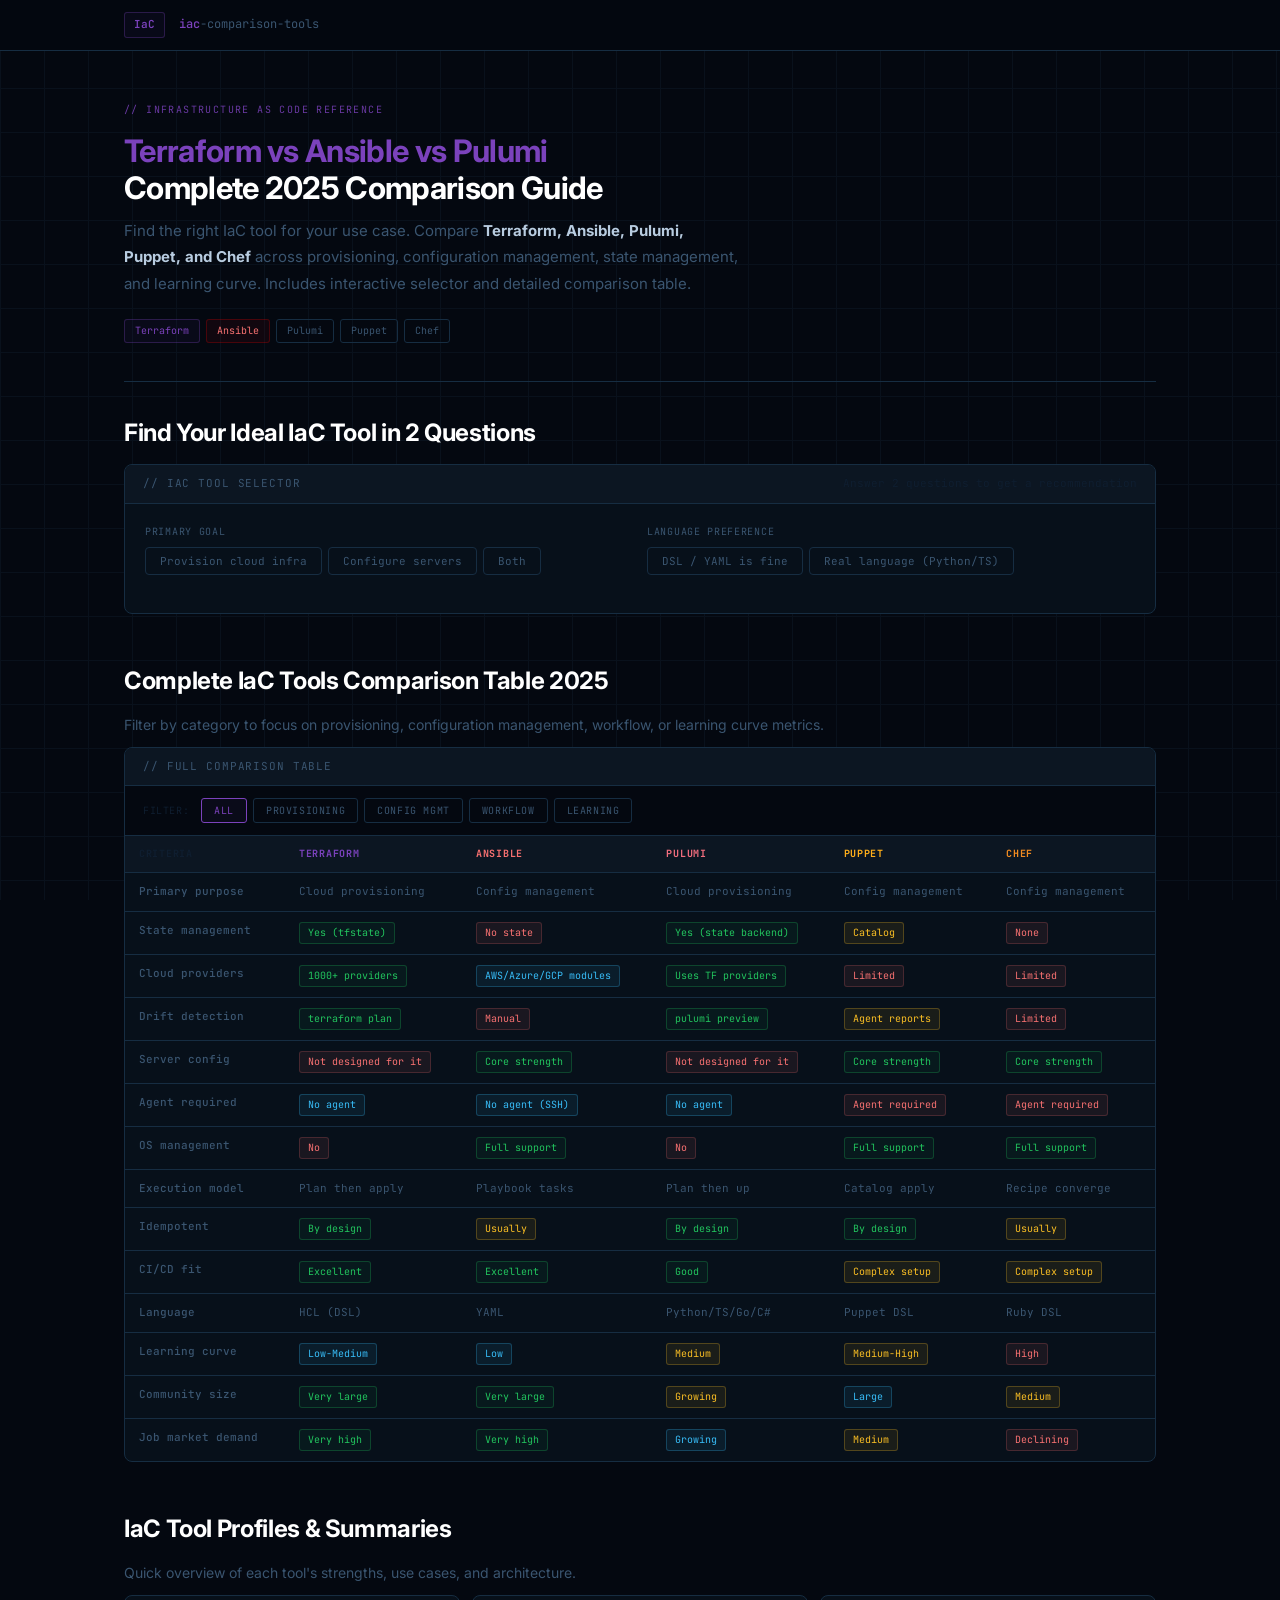
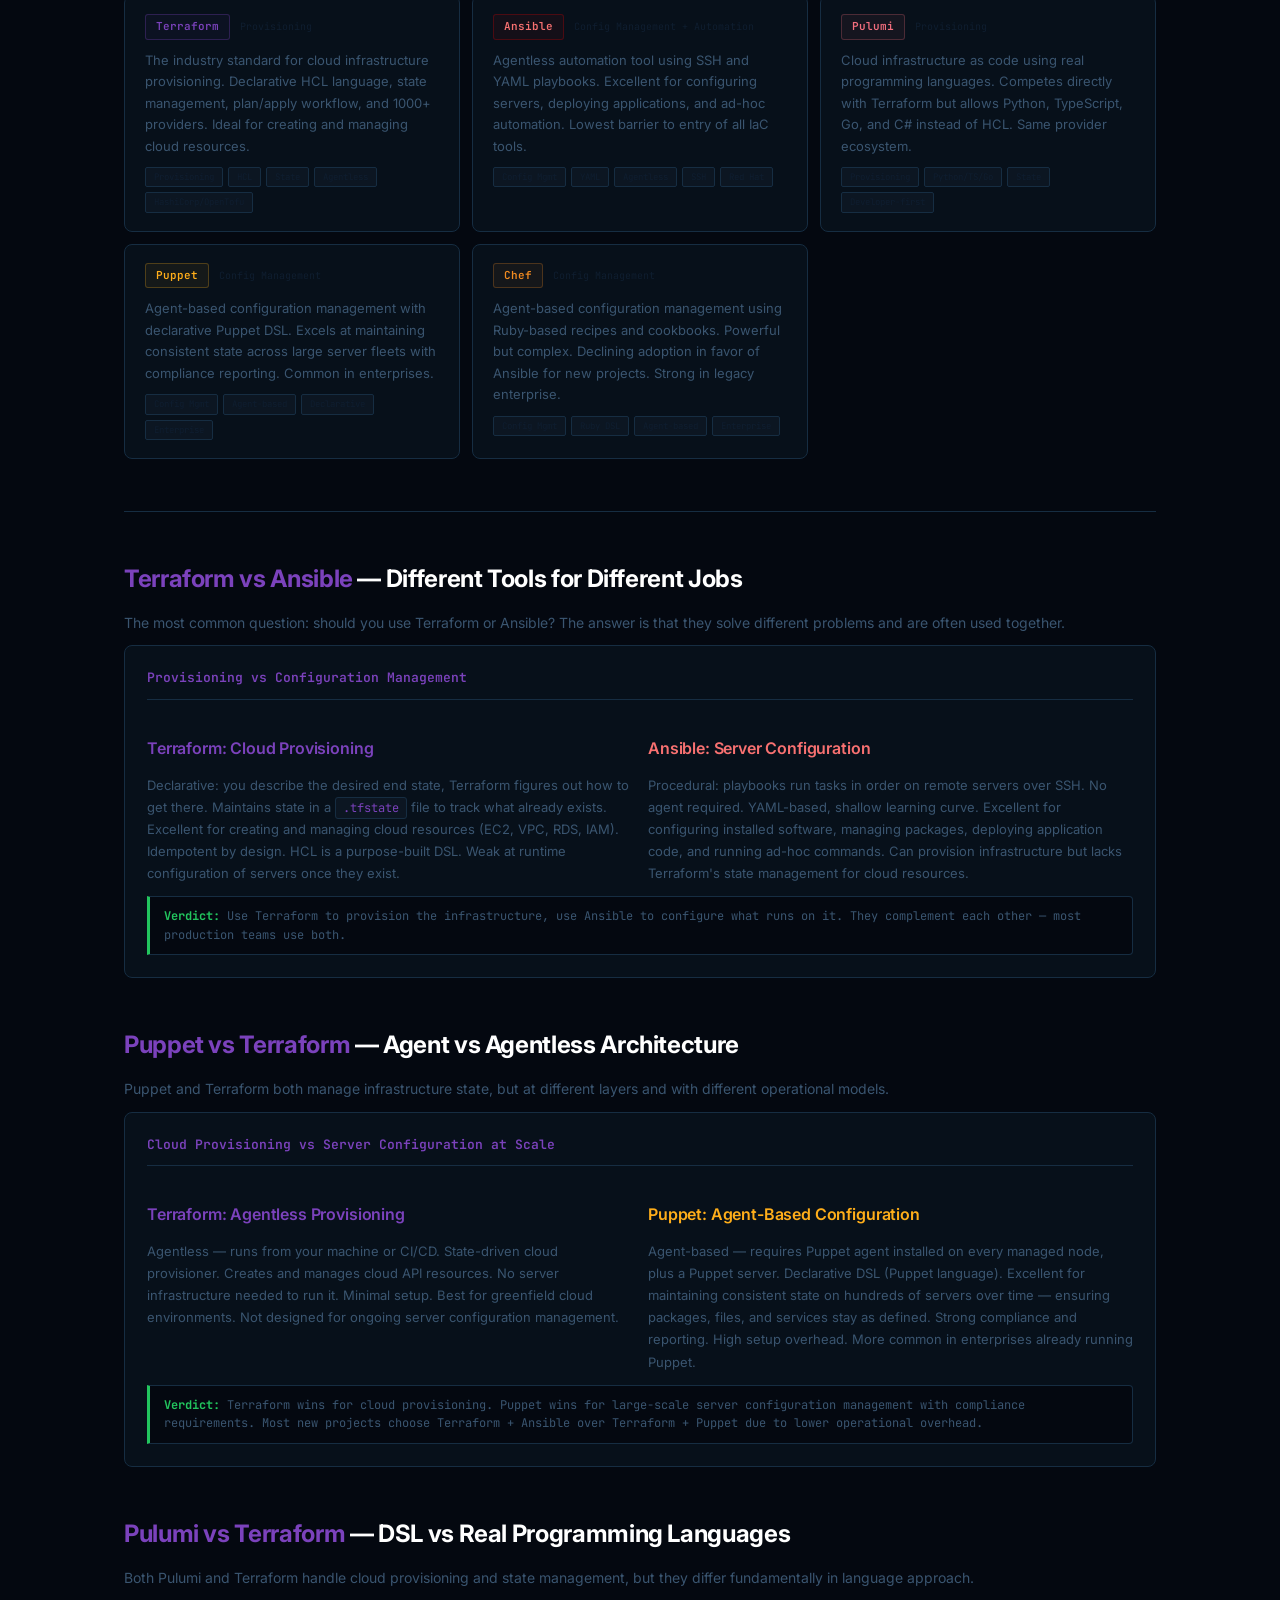
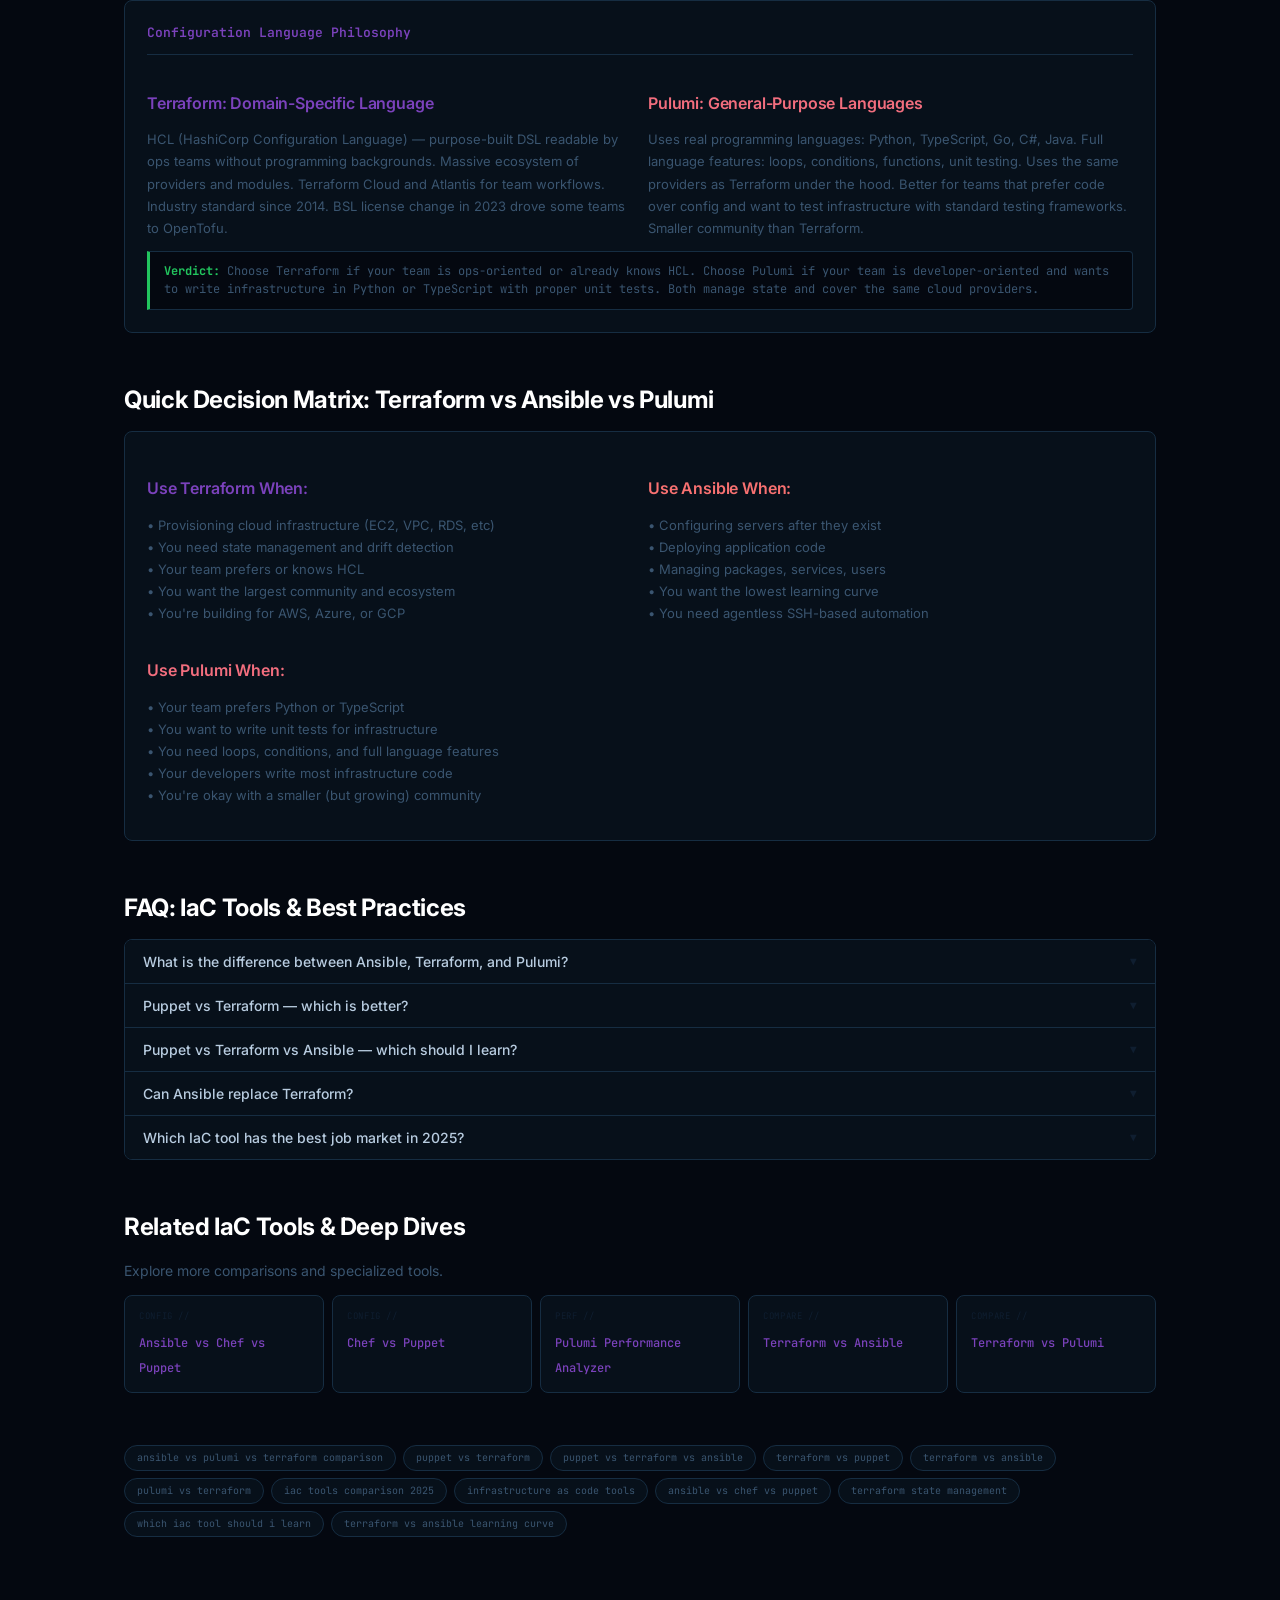
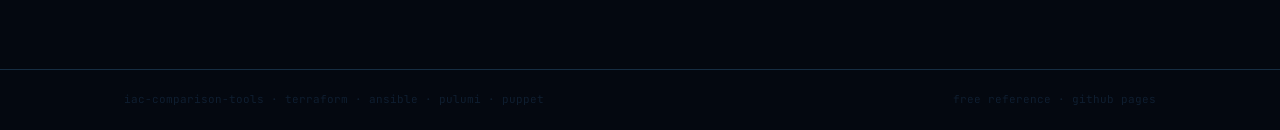
==== commit f48ee5a6: "Actualizar index.html" ====
--- a/index.html
+++ b/index.html
@@ -1,4 +1,5 @@
 <!DOCTYPE html>
+
 <html lang="en">
 <head>
 <meta charset="UTF-8">
@@ -6,16 +7,16 @@
 <meta name="google-site-verification" content="PkLa_ViOo6FAHpvh8SacceMb95o9tePRdrqLNBz9X1M" />
 <meta name="robots" content="index, follow">
 
-<title>Ansible vs Pulumi vs Terraform Comparison – IaC Tools Guide &amp; Selector</title>
-
-<meta name="description" content="Complete comparison of Ansible vs Pulumi vs Terraform. Covers Puppet vs Terraform, Puppet vs Terraform vs Ansible, and all major IaC tools. Interactive selector to find the right tool for your use case. Free reference guide.">
+<title>Terraform vs Ansible vs Pulumi Comparison 2025 – Which IaC Tool to Learn & Use</title>
+
+<meta name="description" content="Compare Terraform, Ansible, Pulumi, Puppet, and Chef side-by-side. Interactive IaC tool selector, detailed comparison table, and expert recommendations for cloud provisioning and configuration management.">
 
 <meta name="keywords" content="ansible vs pulumi vs terraform comparison, puppet vs terraform, puppet vs terraform vs ansible, terraform vs puppet, iac tools comparison, terraform vs ansible, pulumi vs terraform, ansible vs puppet, infrastructure as code comparison">
 
 <link rel="canonical" href="https://franrivalbigprojects.github.io/iac-cross-tools/">
 
-<meta property="og:title" content="Ansible vs Pulumi vs Terraform Comparison – IaC Tools Guide">
-<meta property="og:description" content="Compare Terraform, Ansible, Pulumi, Puppet, and Chef. Interactive tool selector and detailed comparison table. Free reference.">
+<meta property="og:title" content="Terraform vs Ansible vs Pulumi Comparison 2025 – Which IaC Tool to Learn">
+<meta property="og:description" content="Compare Terraform, Ansible, Pulumi, Puppet, and Chef. Interactive tool selector and detailed comparison table. Free reference guide.">
 <meta property="og:type" content="website">
 
 <link rel="preconnect" href="https://fonts.googleapis.com">
@@ -153,6 +154,27 @@
 
 h1 em { font-style: normal; color: var(--tf); }
 
+h2 {
+  font-size: clamp(18px, 2.5vw, 24px);
+  font-weight: 700;
+  color: #fff;
+  margin: 36px 0 16px;
+  letter-spacing: -0.015em;
+  line-height: 1.25;
+}
+
+h2 em { font-style: normal; color: var(--tf); }
+
+h3 {
+  font-size: 16px;
+  font-weight: 600;
+  color: #fff;
+  margin: 22px 0 12px;
+  letter-spacing: -0.01em;
+}
+
+h3 em { font-style: normal; color: var(--tf); }
+
 .hero-sub {
   font-size: 15px;
   color: var(--text-muted);
@@ -633,12 +655,13 @@
 </style>
 
 <script type="application/ld+json">
-{"@context":"https://schema.org","@type":"WebPage","name":"Ansible vs Pulumi vs Terraform Comparison","description":"Complete comparison of Ansible vs Pulumi vs Terraform vs Puppet vs Chef. Covers provisioning vs configuration management, state management, learning curve, language, and use cases. Includes interactive IaC tool selector.","keywords":"ansible vs pulumi vs terraform comparison, puppet vs terraform, puppet vs terraform vs ansible, terraform vs puppet, iac tools comparison"}
+{"@context":"https://schema.org","@type":"WebPage","name":"Terraform vs Ansible vs Pulumi Comparison 2025","description":"Complete comparison of Terraform vs Ansible vs Pulumi vs Puppet vs Chef. Covers provisioning vs configuration management, state management, learning curve, language, and use cases. Includes interactive IaC tool selector.","keywords":"ansible vs pulumi vs terraform comparison, puppet vs terraform, puppet vs terraform vs ansible, terraform vs puppet, iac tools comparison, terraform vs ansible, pulumi vs terraform"}
 </script>
 
 <script type="application/ld+json">
 {"@context":"https://schema.org","@type":"FAQPage","mainEntity":[{"@type":"Question","name":"What is the difference between Ansible, Terraform, and Pulumi?","acceptedAnswer":{"@type":"Answer","text":"Terraform is a declarative provisioning tool that creates infrastructure (VMs, networks, databases) using HCL. Ansible is a procedural configuration management tool that configures servers and deploys applications using YAML playbooks — it can also provision infrastructure but that is not its primary strength. Pulumi is an infrastructure as code tool that uses general purpose programming languages (Python, TypeScript, Go, C#) instead of a DSL, and competes most directly with Terraform for provisioning."}},{"@type":"Question","name":"Puppet vs Terraform — which should I use?","acceptedAnswer":{"@type":"Answer","text":"Use Terraform for provisioning cloud infrastructure (creating EC2 instances, VPCs, RDS databases, load balancers). Use Puppet for configuring the operating system and software on already-provisioned servers (managing packages, files, services, users). They solve different problems and are often used together: Terraform provisions the server, Puppet configures it. Puppet is agent-based and requires a Puppet server; Terraform is agentless and runs locally or in CI/CD."}},{"@type":"Question","name":"Puppet vs Terraform vs Ansible — which is best?","acceptedAnswer":{"@type":"Answer","text":"Best depends on use case: Terraform wins for cloud infrastructure provisioning with state management. Ansible wins for agentless configuration management and ad-hoc automation with a lower learning curve. Puppet wins for large-scale declarative configuration management with strong compliance and reporting — typically in enterprises with 100+ servers. Most modern teams use Terraform for provisioning plus Ansible for configuration, skipping Puppet entirely unless they already have Puppet infrastructure."}}]}
 </script>
+
 </head>
 
 <body>
@@ -654,9 +677,9 @@
 
   <section class="hero">
     <p class="hero-eyebrow">// Infrastructure as Code Reference</p>
-    <h1><em>Ansible vs Pulumi vs Terraform</em><br>IaC Tools Comparison &amp; Selector</h1>
+    <h1><em>Terraform vs Ansible vs Pulumi</em><br>Complete 2025 Comparison Guide</h1>
     <p class="hero-sub">
-      Complete comparison of <strong>Terraform, Ansible, Pulumi, Puppet, and Chef</strong>. Find the right tool for your use case with the interactive selector. Covers provisioning, configuration management, state, and language requirements.
+      Find the right IaC tool for your use case. Compare <strong>Terraform, Ansible, Pulumi, Puppet, and Chef</strong> across provisioning, configuration management, state management, and learning curve. Includes interactive selector and detailed comparison table.
     </p>
     <div class="pill-row">
       <span class="pill pill-tf">Terraform</span>
@@ -668,92 +691,99 @@
   </section>
 
   <!-- INTERACTIVE SELECTOR -->
-  <div class="selector-shell">
-    <div class="sel-topbar">
-      <span class="sel-label">// IaC Tool Selector</span>
-      <span style="font-family:var(--mono);font-size:11px;color:var(--text-dim);">Answer 2 questions to get a recommendation</span>
-    </div>
-    <div class="sel-body">
-      <div class="qs-grid">
-        <div class="qs-group">
-          <span class="qs-label">Primary goal</span>
-          <div class="qs-options">
-            <button class="qs-opt" data-q="goal" data-v="provision" onclick="setAnswer(this,'goal','provision')">Provision cloud infra</button>
-            <button class="qs-opt" data-q="goal" data-v="config" onclick="setAnswer(this,'goal','config')">Configure servers</button>
-            <button class="qs-opt" data-q="goal" data-v="both" onclick="setAnswer(this,'goal','both')">Both</button>
+
+  <section class="content-section">
+    <h2>Find Your Ideal IaC Tool in 2 Questions</h2>
+    <div class="selector-shell">
+      <div class="sel-topbar">
+        <span class="sel-label">// IaC Tool Selector</span>
+        <span style="font-family:var(--mono);font-size:11px;color:var(--text-dim);">Answer 2 questions to get a recommendation</span>
+      </div>
+      <div class="sel-body">
+        <div class="qs-grid">
+          <div class="qs-group">
+            <span class="qs-label">Primary goal</span>
+            <div class="qs-options">
+              <button class="qs-opt" data-q="goal" data-v="provision" onclick="setAnswer(this,'goal','provision')">Provision cloud infra</button>
+              <button class="qs-opt" data-q="goal" data-v="config" onclick="setAnswer(this,'goal','config')">Configure servers</button>
+              <button class="qs-opt" data-q="goal" data-v="both" onclick="setAnswer(this,'goal','both')">Both</button>
+            </div>
+          </div>
+          <div class="qs-group">
+            <span class="qs-label">Language preference</span>
+            <div class="qs-options">
+              <button class="qs-opt" data-q="lang" data-v="dsl" onclick="setAnswer(this,'lang','dsl')">DSL / YAML is fine</button>
+              <button class="qs-opt" data-q="lang" data-v="real" onclick="setAnswer(this,'lang','real')">Real language (Python/TS)</button>
+            </div>
           </div>
         </div>
-        <div class="qs-group">
-          <span class="qs-label">Language preference</span>
-          <div class="qs-options">
-            <button class="qs-opt" data-q="lang" data-v="dsl" onclick="setAnswer(this,'lang','dsl')">DSL / YAML is fine</button>
-            <button class="qs-opt" data-q="lang" data-v="real" onclick="setAnswer(this,'lang','real')">Real language (Python/TS)</button>
-          </div>
+        <div class="rec-card" id="recCard">
+          <div class="rec-tool" id="recTool"></div>
+          <div class="rec-why" id="recWhy"></div>
         </div>
       </div>
-      <div class="rec-card" id="recCard">
-        <div class="rec-tool" id="recTool"></div>
-        <div class="rec-why" id="recWhy"></div>
-      </div>
     </div>
-  </div>
+  </section>
 
   <!-- COMPARISON TABLE -->
-  <div class="cmp-wrap">
-    <div class="cmp-topbar">
-      <span class="sel-label">// Full Comparison Table</span>
+
+  <section class="content-section">
+    <h2>Complete IaC Tools Comparison Table 2025</h2>
+    <p>Filter by category to focus on provisioning, configuration management, workflow, or learning curve metrics.</p>
+    <div class="cmp-wrap">
+      <div class="cmp-topbar">
+        <span class="sel-label">// Full Comparison Table</span>
+      </div>
+      <div class="filter-row">
+        <span style="font-family:var(--mono);font-size:10px;color:var(--text-dim);align-self:center;margin-right:6px;text-transform:uppercase;letter-spacing:0.06em;">Filter:</span>
+        <button class="filter-btn active" onclick="filterTable('all',this)">All</button>
+        <button class="filter-btn" onclick="filterTable('provisioning',this)">Provisioning</button>
+        <button class="filter-btn" onclick="filterTable('config',this)">Config Mgmt</button>
+        <button class="filter-btn" onclick="filterTable('workflow',this)">Workflow</button>
+        <button class="filter-btn" onclick="filterTable('learning',this)">Learning</button>
+      </div>
+      <div class="cmp-table-scroll">
+        <table class="cmp-table" id="cmpTable">
+          <thead>
+            <tr>
+              <th>Criteria</th>
+              <th style="color:var(--tf)">Terraform</th>
+              <th style="color:var(--red)">Ansible</th>
+              <th style="color:var(--pulumi)">Pulumi</th>
+              <th style="color:var(--puppet)">Puppet</th>
+              <th style="color:var(--chef)">Chef</th>
+            </tr>
+          </thead>
+          <tbody id="cmpBody"></tbody>
+        </table>
+      </div>
     </div>
-    <div class="filter-row">
-      <span style="font-family:var(--mono);font-size:10px;color:var(--text-dim);align-self:center;margin-right:6px;text-transform:uppercase;letter-spacing:0.06em;">Filter:</span>
-      <button class="filter-btn active" onclick="filterTable('all',this)">All</button>
-      <button class="filter-btn" onclick="filterTable('provisioning',this)">Provisioning</button>
-      <button class="filter-btn" onclick="filterTable('config',this)">Config Mgmt</button>
-      <button class="filter-btn" onclick="filterTable('workflow',this)">Workflow</button>
-      <button class="filter-btn" onclick="filterTable('learning',this)">Learning</button>
-    </div>
-    <div class="cmp-table-scroll">
-      <table class="cmp-table" id="cmpTable">
-        <thead>
-          <tr>
-            <th>Criteria</th>
-            <th style="color:var(--tf)">Terraform</th>
-            <th style="color:var(--red)">Ansible</th>
-            <th style="color:var(--pulumi)">Pulumi</th>
-            <th style="color:var(--puppet)">Puppet</th>
-            <th style="color:var(--chef)">Chef</th>
-          </tr>
-        </thead>
-        <tbody id="cmpBody"></tbody>
-      </table>
-    </div>
-  </div>
-
-  <hr class="divider">
+  </section>
 
   <!-- TOOL PROFILES -->
+
   <section class="content-section">
-    <div class="sec-head">
-      <span class="sec-label">IaC tool profiles</span>
-      <span class="sec-rule"></span>
-    </div>
+    <h2>IaC Tool Profiles & Summaries</h2>
+    <p>Quick overview of each tool's strengths, use cases, and architecture.</p>
     <div class="tool-cards" id="toolCards"></div>
   </section>
 
-  <!-- VERSUS SECTIONS -->
+  <hr class="divider">
+
+  <!-- TERRAFORM VS ANSIBLE -->
+
   <section class="content-section">
-    <div class="sec-head">
-      <span class="sec-label">Ansible vs Terraform</span>
-      <span class="sec-rule"></span>
-    </div>
+    <h2><em>Terraform vs Ansible</em> — Different Tools for Different Jobs</h2>
+    <p>The most common question: should you use Terraform or Ansible? The answer is that they solve different problems and are often used together.</p>
     <div class="versus-block">
-      <div class="vs-head">Ansible vs Terraform — Different tools for different jobs</div>
+      <div class="vs-head">Provisioning vs Configuration Management</div>
       <div class="vs-row">
         <div>
-          <div class="vs-col-head" style="color:var(--tf)">Terraform</div>
+          <h3 style="color:var(--tf)">Terraform: Cloud Provisioning</h3>
           <div class="vs-body">Declarative: you describe the desired end state, Terraform figures out how to get there. Maintains state in a <code>.tfstate</code> file to track what already exists. Excellent for creating and managing cloud resources (EC2, VPC, RDS, IAM). Idempotent by design. HCL is a purpose-built DSL. Weak at runtime configuration of servers once they exist.</div>
         </div>
         <div>
-          <div class="vs-col-head" style="color:var(--red)">Ansible</div>
+          <h3 style="color:var(--red)">Ansible: Server Configuration</h3>
           <div class="vs-body">Procedural: playbooks run tasks in order on remote servers over SSH. No agent required. YAML-based, shallow learning curve. Excellent for configuring installed software, managing packages, deploying application code, and running ad-hoc commands. Can provision infrastructure but lacks Terraform's state management for cloud resources.</div>
         </div>
       </div>
@@ -761,20 +791,20 @@
     </div>
   </section>
 
+  <!-- PUPPET VS TERRAFORM -->
+
   <section class="content-section">
-    <div class="sec-head">
-      <span class="sec-label">Puppet vs Terraform</span>
-      <span class="sec-rule"></span>
-    </div>
+    <h2><em>Puppet vs Terraform</em> — Agent vs Agentless Architecture</h2>
+    <p>Puppet and Terraform both manage infrastructure state, but at different layers and with different operational models.</p>
     <div class="versus-block">
-      <div class="vs-head">Puppet vs Terraform — Agent vs Agentless, Config vs Provision</div>
+      <div class="vs-head">Cloud Provisioning vs Server Configuration at Scale</div>
       <div class="vs-row">
         <div>
-          <div class="vs-col-head" style="color:var(--tf)">Terraform</div>
+          <h3 style="color:var(--tf)">Terraform: Agentless Provisioning</h3>
           <div class="vs-body">Agentless — runs from your machine or CI/CD. State-driven cloud provisioner. Creates and manages cloud API resources. No server infrastructure needed to run it. Minimal setup. Best for greenfield cloud environments. Not designed for ongoing server configuration management.</div>
         </div>
         <div>
-          <div class="vs-col-head" style="color:var(--puppet)">Puppet</div>
+          <h3 style="color:var(--puppet)">Puppet: Agent-Based Configuration</h3>
           <div class="vs-body">Agent-based — requires Puppet agent installed on every managed node, plus a Puppet server. Declarative DSL (Puppet language). Excellent for maintaining consistent state on hundreds of servers over time — ensuring packages, files, and services stay as defined. Strong compliance and reporting. High setup overhead. More common in enterprises already running Puppet.</div>
         </div>
       </div>
@@ -782,20 +812,20 @@
     </div>
   </section>
 
+  <!-- PULUMI VS TERRAFORM -->
+
   <section class="content-section">
-    <div class="sec-head">
-      <span class="sec-label">Pulumi vs Terraform</span>
-      <span class="sec-rule"></span>
-    </div>
+    <h2><em>Pulumi vs Terraform</em> — DSL vs Real Programming Languages</h2>
+    <p>Both Pulumi and Terraform handle cloud provisioning and state management, but they differ fundamentally in language approach.</p>
     <div class="versus-block">
-      <div class="vs-head">Pulumi vs Terraform — Same problem, different language philosophy</div>
+      <div class="vs-head">Configuration Language Philosophy</div>
       <div class="vs-row">
         <div>
-          <div class="vs-col-head" style="color:var(--tf)">Terraform</div>
+          <h3 style="color:var(--tf)">Terraform: Domain-Specific Language</h3>
           <div class="vs-body">HCL (HashiCorp Configuration Language) — purpose-built DSL readable by ops teams without programming backgrounds. Massive ecosystem of providers and modules. Terraform Cloud and Atlantis for team workflows. Industry standard since 2014. BSL license change in 2023 drove some teams to OpenTofu.</div>
         </div>
         <div>
-          <div class="vs-col-head" style="color:var(--pulumi)">Pulumi</div>
+          <h3 style="color:var(--pulumi)">Pulumi: General-Purpose Languages</h3>
           <div class="vs-body">Uses real programming languages: Python, TypeScript, Go, C#, Java. Full language features: loops, conditions, functions, unit testing. Uses the same providers as Terraform under the hood. Better for teams that prefer code over config and want to test infrastructure with standard testing frameworks. Smaller community than Terraform.</div>
         </div>
       </div>
@@ -803,12 +833,52 @@
     </div>
   </section>
 
+  <!-- TERRAFORM VS ANSIBLE VS PULUMI SUMMARY -->
+
+  <section class="content-section">
+    <h2>Quick Decision Matrix: Terraform vs Ansible vs Pulumi</h2>
+    <div class="versus-block">
+      <div class="vs-row">
+        <div>
+          <h3 style="color:var(--tf)">Use Terraform When:</h3>
+          <div class="vs-body">
+            • Provisioning cloud infrastructure (EC2, VPC, RDS, etc)<br>
+            • You need state management and drift detection<br>
+            • Your team prefers or knows HCL<br>
+            • You want the largest community and ecosystem<br>
+            • You're building for AWS, Azure, or GCP<br>
+          </div>
+        </div>
+        <div>
+          <h3 style="color:var(--red)">Use Ansible When:</h3>
+          <div class="vs-body">
+            • Configuring servers after they exist<br>
+            • Deploying application code<br>
+            • Managing packages, services, users<br>
+            • You want the lowest learning curve<br>
+            • You need agentless SSH-based automation<br>
+          </div>
+        </div>
+      </div>
+      <div class="vs-row">
+        <div>
+          <h3 style="color:var(--pulumi)">Use Pulumi When:</h3>
+          <div class="vs-body">
+            • Your team prefers Python or TypeScript<br>
+            • You want to write unit tests for infrastructure<br>
+            • You need loops, conditions, and full language features<br>
+            • Your developers write most infrastructure code<br>
+            • You're okay with a smaller (but growing) community<br>
+          </div>
+        </div>
+      </div>
+    </div>
+  </section>
+
   <!-- FAQ -->
+
   <section class="content-section">
-    <div class="sec-head">
-      <span class="sec-label">FAQ — IaC tool comparison</span>
-      <span class="sec-rule"></span>
-    </div>
+    <h2>FAQ: IaC Tools & Best Practices</h2>
     <div class="faq-list">
       <div class="faq-item">
         <button class="faq-q" onclick="toggleFaq(this)">What is the difference between Ansible, Terraform, and Pulumi?<span class="faq-arrow">&#9660;</span></button>
@@ -826,15 +896,18 @@
         <button class="faq-q" onclick="toggleFaq(this)">Can Ansible replace Terraform?<span class="faq-arrow">&#9660;</span></button>
         <div class="faq-a">Ansible has AWS/Azure/GCP modules that can provision infrastructure, but it lacks Terraform's state management. Without state, Ansible cannot track what resources exist and running a playbook twice may create duplicate resources. Terraform's plan/apply workflow, drift detection, and destroy commands are purpose-built for infrastructure lifecycle management. For simple setups Ansible provisioning works, but for production cloud infrastructure Terraform's state model is a significant advantage.</div>
       </div>
+      <div class="faq-item">
+        <button class="faq-q" onclick="toggleFaq(this)">Which IaC tool has the best job market in 2025?<span class="faq-arrow">&#9660;</span></button>
+        <div class="faq-a">Terraform has the strongest job market demand by far, followed by Ansible. Terraform roles are most common in cloud infrastructure and DevOps positions. Ansible roles often appear in configuration management and automation positions. Pulumi is growing but still niche. Puppet and Chef are declining in new projects but still common in enterprises with legacy infrastructure. Learning Terraform + Ansible gives you the best career prospects.</div>
+      </div>
     </div>
   </section>
 
-  <!-- OTHER TOOLS -->
+  <!-- RELATED TOOLS -->
+
   <section class="content-section">
-    <div class="sec-head">
-      <span class="sec-label">Deep-dive comparisons</span>
-      <span class="sec-rule"></span>
-    </div>
+    <h2>Related IaC Tools & Deep Dives</h2>
+    <p>Explore more comparisons and specialized tools.</p>
     <div class="other-tools">
       <a href="ansible-chef-puppet/" class="otl"><p class="otl-eye">config //</p><span class="otl-name">Ansible vs Chef vs Puppet</span></a>
       <a href="chef-puppet/" class="otl"><p class="otl-eye">config //</p><span class="otl-name">Chef vs Puppet</span></a>
@@ -844,18 +917,24 @@
     </div>
   </section>
 
-  <div class="tag-cloud">
-    <span class="tag">ansible vs pulumi vs terraform comparison</span>
-    <span class="tag">puppet vs terraform</span>
-    <span class="tag">puppet vs terraform vs ansible</span>
-    <span class="tag">terraform vs puppet</span>
-    <span class="tag">terraform vs ansible</span>
-    <span class="tag">pulumi vs terraform</span>
-    <span class="tag">iac tools comparison 2025</span>
-    <span class="tag">infrastructure as code tools</span>
-    <span class="tag">ansible vs chef vs puppet</span>
-    <span class="tag">terraform state management</span>
-  </div>
+  <!-- TAG CLOUD -->
+
+  <section>
+    <div class="tag-cloud">
+      <span class="tag">ansible vs pulumi vs terraform comparison</span>
+      <span class="tag">puppet vs terraform</span>
+      <span class="tag">puppet vs terraform vs ansible</span>
+      <span class="tag">terraform vs puppet</span>
+      <span class="tag">terraform vs ansible</span>
+      <span class="tag">pulumi vs terraform</span>
+      <span class="tag">iac tools comparison 2025</span>
+      <span class="tag">infrastructure as code tools</span>
+      <span class="tag">ansible vs chef vs puppet</span>
+      <span class="tag">terraform state management</span>
+      <span class="tag">which iac tool should i learn</span>
+      <span class="tag">terraform vs ansible learning curve</span>
+    </div>
+  </section>
 
 </div>
 
